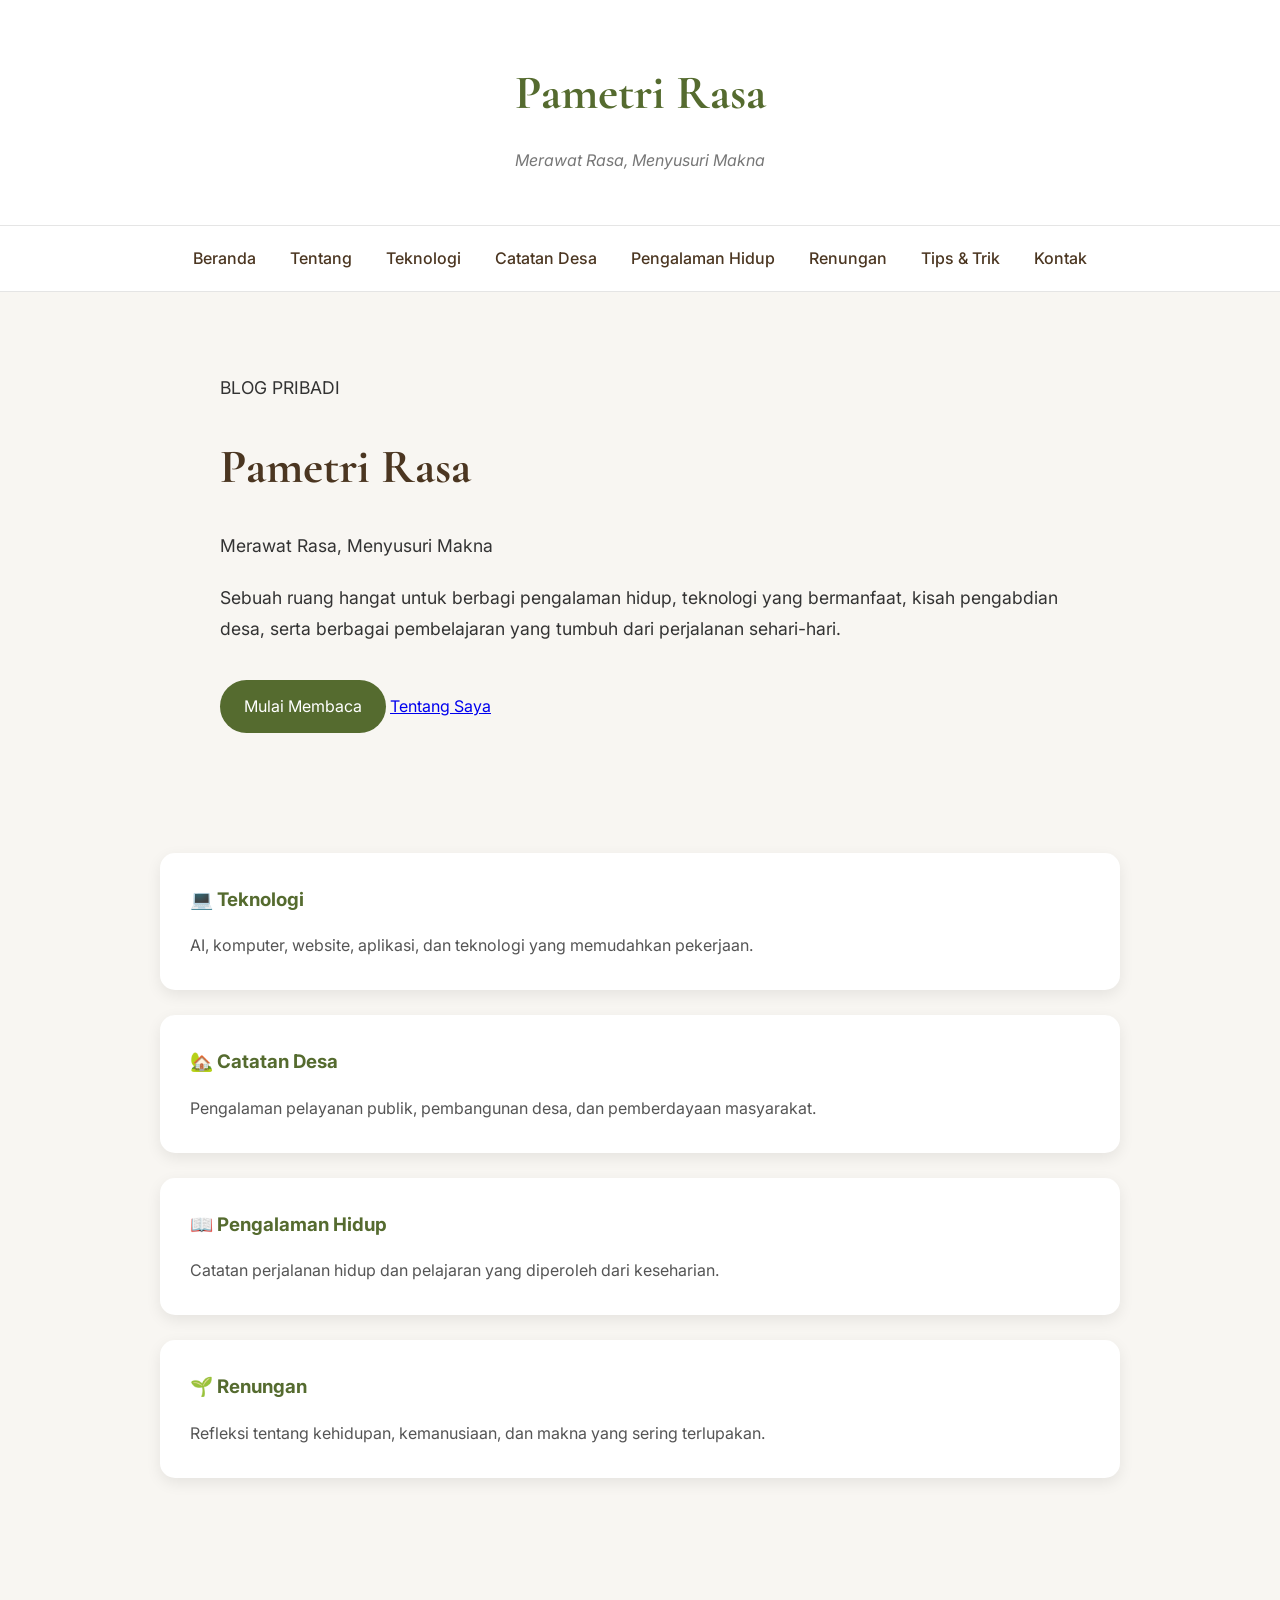
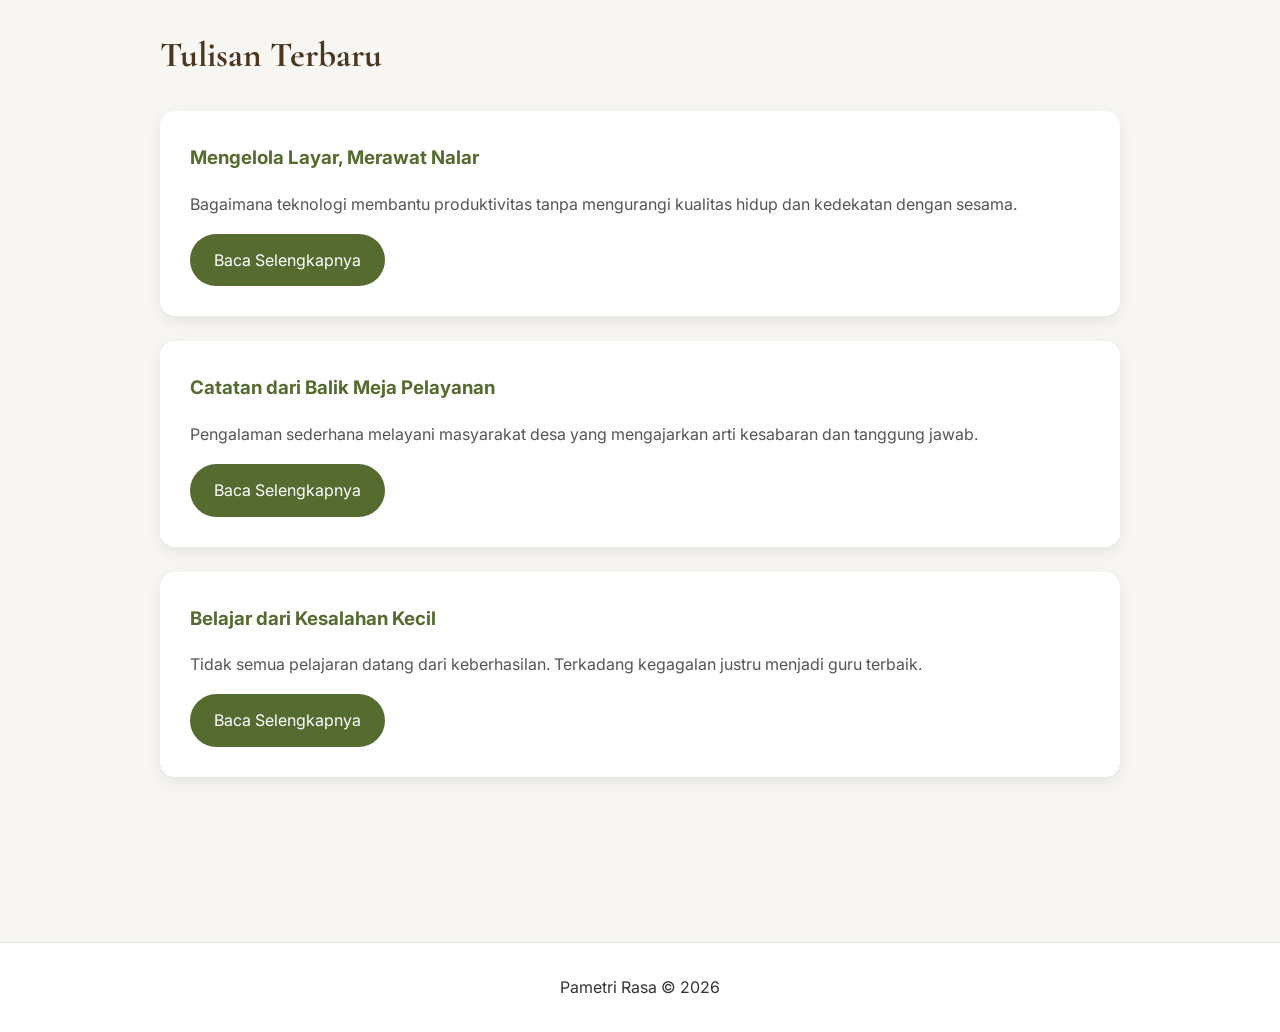
==== index.html @ 8bd3c604 "Update index.html" ====
<!DOCTYPE html>
<html lang="id">
<head>
<meta charset="UTF-8">
<meta name="viewport" content="width=device-width, initial-scale=1.0">
<title>Pametri Rasa</title>

<link rel="stylesheet" href="assets/css/style.css">
    
</head>
<body>

<header>
    <h1>Pametri Rasa</h1>
    <p>Merawat Rasa, Menyusuri Makna</p>
</header>

<nav>
    <a href="#">Beranda</a>
    <a href="tentang.html">Tentang</a>
    <a href="teknologi.html">Teknologi</a>
    <a href="catatan-desa.html">Catatan Desa</a>
    <a href="pengalaman-hidup.html">Pengalaman Hidup</a>
    <a href="renungan.html">Renungan</a>
    <a href="tips-trik.html">Tips & Trik</a>
    <a href="kontak.html">Kontak</a>
</nav>

<section class="hero">

    <p class="label">BLOG PRIBADI</p>

    <h2>Pametri Rasa</h2>

    <p class="tagline">
        Merawat Rasa, Menyusuri Makna
    </p>

    <p>
        Sebuah ruang hangat untuk berbagi pengalaman hidup,
        teknologi yang bermanfaat, kisah pengabdian desa,
        serta berbagai pembelajaran yang tumbuh dari
        perjalanan sehari-hari.
    </p>

    <a href="#kategori" class="btn">Mulai Membaca</a>

    <a href="tentang.html" class="btn-outline">
        Tentang Saya
    </a>

</section>

<section class="section" id="kategori">

    <div class="card">
        <h3>💻 Teknologi</h3>
        <p>AI, komputer, website, aplikasi, dan teknologi yang memudahkan pekerjaan.</p>
    </div>

    <div class="card">
        <h3>🏡 Catatan Desa</h3>
        <p>Pengalaman pelayanan publik, pembangunan desa, dan pemberdayaan masyarakat.</p>
    </div>

    <div class="card">
        <h3>📖 Pengalaman Hidup</h3>
        <p>Catatan perjalanan hidup dan pelajaran yang diperoleh dari keseharian.</p>
    </div>

    <div class="card">
        <h3>🌱 Renungan</h3>
        <p>Refleksi tentang kehidupan, kemanusiaan, dan makna yang sering terlupakan.</p>
    </div>

</section>

<section class="section">

    <h2>Tulisan Terbaru</h2>

    <div class="card">
        <h3>Mengelola Layar, Merawat Nalar</h3>
        <p>
            Bagaimana teknologi membantu produktivitas tanpa mengurangi
            kualitas hidup dan kedekatan dengan sesama.
        </p>
        <a href="teknologi.html" class="btn">Baca Selengkapnya</a>
    </div>

    <div class="card">
        <h3>Catatan dari Balik Meja Pelayanan</h3>
        <p>
            Pengalaman sederhana melayani masyarakat desa yang
            mengajarkan arti kesabaran dan tanggung jawab.
        </p>
        <a href="catatan-desa.html" class="btn">Baca Selengkapnya</a>
    </div>

    <div class="card">
        <h3>Belajar dari Kesalahan Kecil</h3>
        <p>
            Tidak semua pelajaran datang dari keberhasilan.
            Terkadang kegagalan justru menjadi guru terbaik.
        </p>
        <a href="pengalaman-hidup.html" class="btn">Baca Selengkapnya</a>
    </div>

</section>    
    
<footer>
    <p>Pametri Rasa © 2026</p>
</footer>

</body>
</html>
---- assets/css/style.css ----
/* ===== PAMETRI RASA ===== */

@import url('https://fonts.googleapis.com/css2?family=Cormorant+Garamond:wght@500;600;700&family=Inter:wght@300;400;500;600&display=swap');

:root{
    --army:#556B2F;
    --army-dark:#3f4f21;
    --cream:#f8f6f2;
    --brown:#4b3621;
    --text:#333333;
    --white:#ffffff;
}

*{
    margin:0;
    padding:0;
    box-sizing:border-box;
}

body{
    font-family:'Inter',sans-serif;
    background:var(--cream);
    color:var(--text);
    line-height:1.8;
}

/* HEADER */

header{
    text-align:center;
    padding:50px 20px;
    background:var(--white);
    border-bottom:1px solid #e5e5e5;
}

header h1{
    font-family:'Cormorant Garamond',serif;
    font-size:3rem;
    color:var(--army);
}

header p{
    font-style:italic;
    color:#777;
    margin-top:10px;
}

/* MENU */

nav{
    background:var(--white);
    text-align:center;
    padding:18px;
    position:sticky;
    top:0;
    z-index:100;
    border-bottom:1px solid #e5e5e5;
}

nav a{
    text-decoration:none;
    color:var(--brown);
    margin:0 15px;
    font-weight:500;
}

nav a:hover{
    color:var(--army);
}

/* HERO */

.hero{
    max-width:900px;
    margin:auto;
    padding:80px 30px;
}

.hero h2{
    font-family:'Cormorant Garamond',serif;
    font-size:3rem;
    margin-bottom:20px;
    color:var(--brown);
}

.hero p{
    margin-bottom:20px;
    font-size:1.1rem;
}

/* CONTENT */

.section{
    max-width:1000px;
    margin:auto;
    padding:40px 20px 80px;
}

.section h2{
    font-family:'Cormorant Garamond',serif;
    font-size:2.2rem;
    margin-bottom:25px;
    color:var(--brown);
}

/* CARD */

.card{
    background:white;
    padding:30px;
    margin-bottom:25px;
    border-radius:15px;
    box-shadow:0 5px 15px rgba(0,0,0,0.08);
    transition:0.3s;
}

.card:hover{
    transform:translateY(-5px);
}

.card h3{
    color:var(--army);
    margin-bottom:15px;
}

.card p{
    color:#555;
}

/* BUTTON */

.btn{
    display:inline-block;
    background:var(--army);
    color:white;
    padding:12px 24px;
    border-radius:30px;
    text-decoration:none;
    margin-top:15px;
}

.btn:hover{
    background:var(--army-dark);
}

/* FOOTER */

footer{
    background:white;
    text-align:center;
    padding:30px;
    margin-top:60px;
    border-top:1px solid #e5e5e5;
}

/* MOBILE */

@media(max-width:768px){

header h1{
    font-size:2.2rem;
}

.hero h2{
    font-size:2rem;
}

nav a{
    display:block;
    margin:10px 0;
}
.label{
    color:#556B2F;
    font-size:14px;
    font-weight:600;
    letter-spacing:2px;
    text-transform:uppercase;
    margin-bottom:15px;
}

.tagline{
    font-size:1.5rem;
    font-style:italic;
    color:#777;
    margin-bottom:25px;
}

.btn-outline{
    display:inline-block;
    padding:12px 24px;
    margin-left:10px;
    border:2px solid #556B2F;
    color:#556B2F;
    text-decoration:none;
    border-radius:30px;
    transition:0.3s;
}

.btn-outline:hover{
    background:#556B2F;
    color:white;
}
}
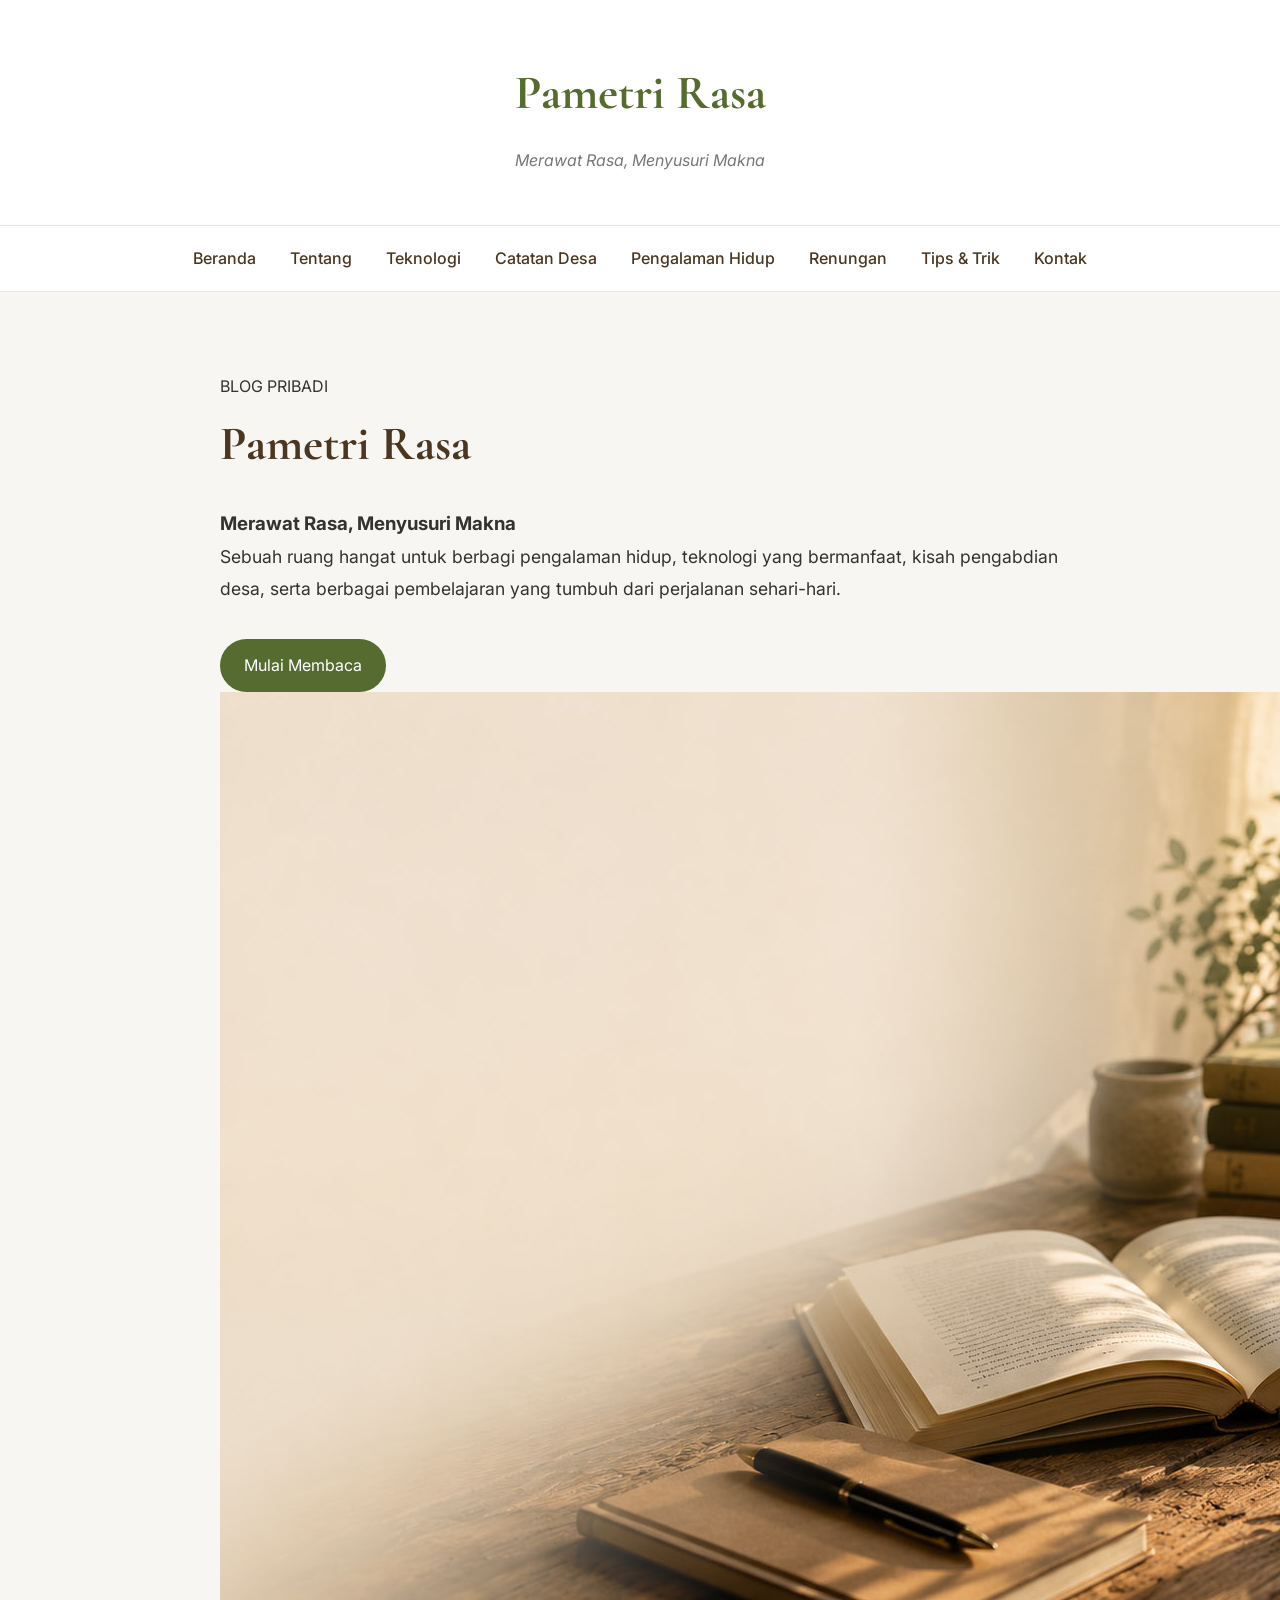
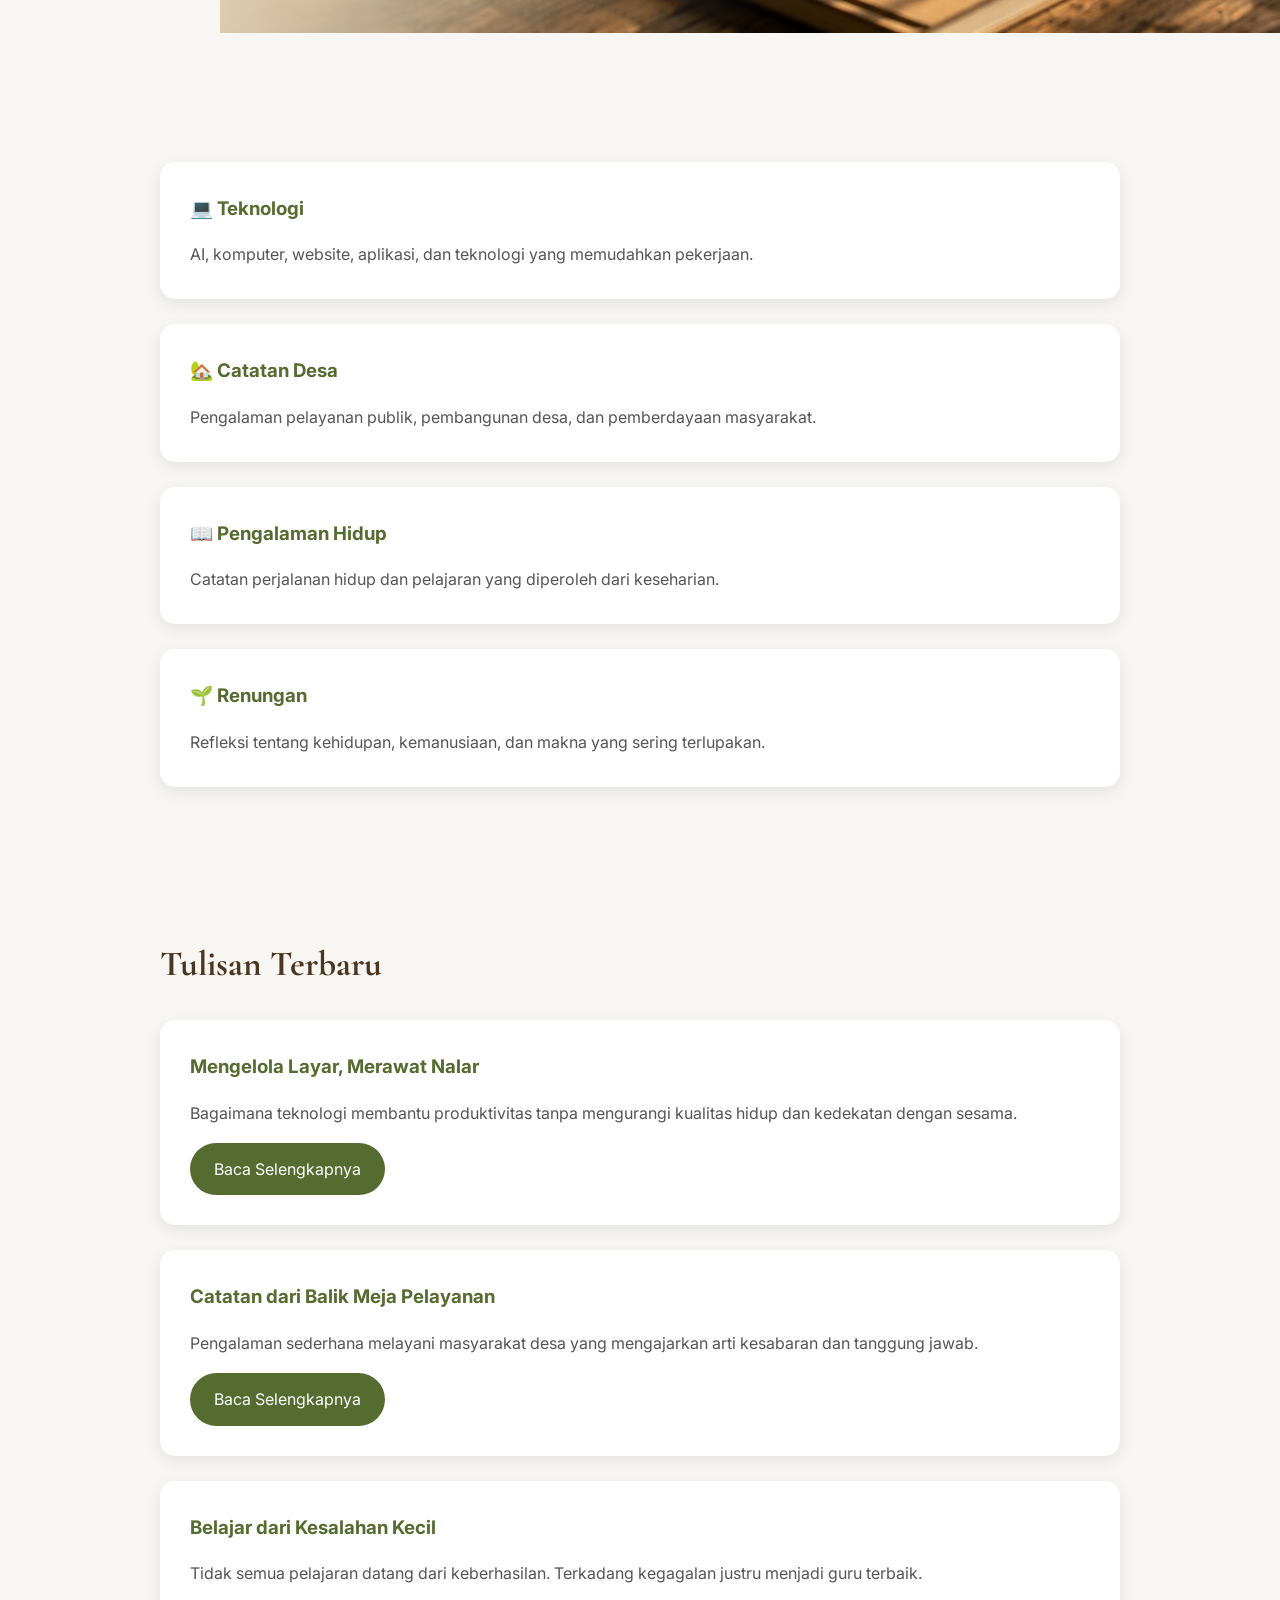
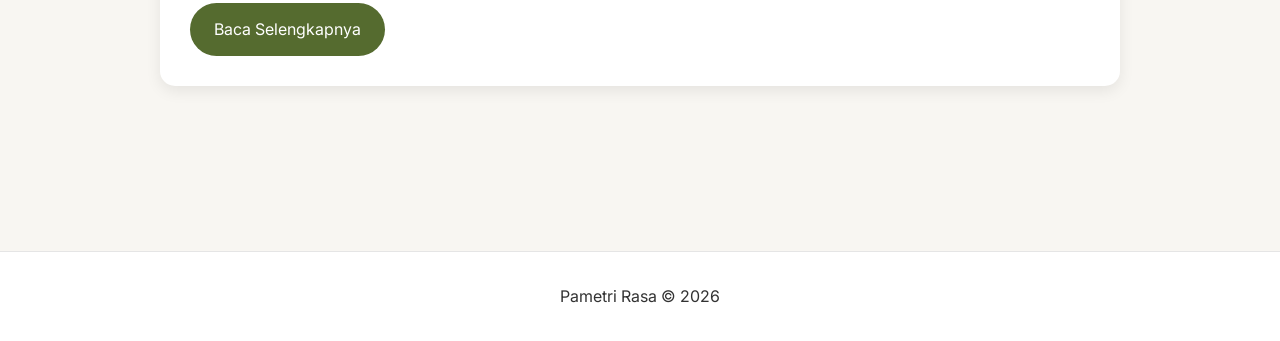
==== commit 5372c0a9: "Update index.html" ====
--- a/index.html
+++ b/index.html
@@ -28,26 +28,30 @@
 
 <section class="hero">
 
-    <p class="label">BLOG PRIBADI</p>
+    <div class="hero-text">
 
-    <h2>Pametri Rasa</h2>
+        <span class="label">BLOG PRIBADI</span>
 
-    <p class="tagline">
-        Merawat Rasa, Menyusuri Makna
-    </p>
+        <h2>Pametri Rasa</h2>
 
-    <p>
-        Sebuah ruang hangat untuk berbagi pengalaman hidup,
-        teknologi yang bermanfaat, kisah pengabdian desa,
-        serta berbagai pembelajaran yang tumbuh dari
-        perjalanan sehari-hari.
-    </p>
+        <h3>Merawat Rasa, Menyusuri Makna</h3>
 
-    <a href="#kategori" class="btn">Mulai Membaca</a>
+        <p>
+            Sebuah ruang hangat untuk berbagi pengalaman hidup,
+            teknologi yang bermanfaat, kisah pengabdian desa,
+            serta berbagai pembelajaran yang tumbuh dari
+            perjalanan sehari-hari.
+        </p>
 
-    <a href="tentang.html" class="btn-outline">
-        Tentang Saya
-    </a>
+        <a href="#kategori" class="btn">
+            Mulai Membaca
+        </a>
+
+    </div>
+
+    <div class="hero-image">
+        <img src="assets/images/hero.jpg" alt="Pametri Rasa">
+    </div>
 
 </section>
 
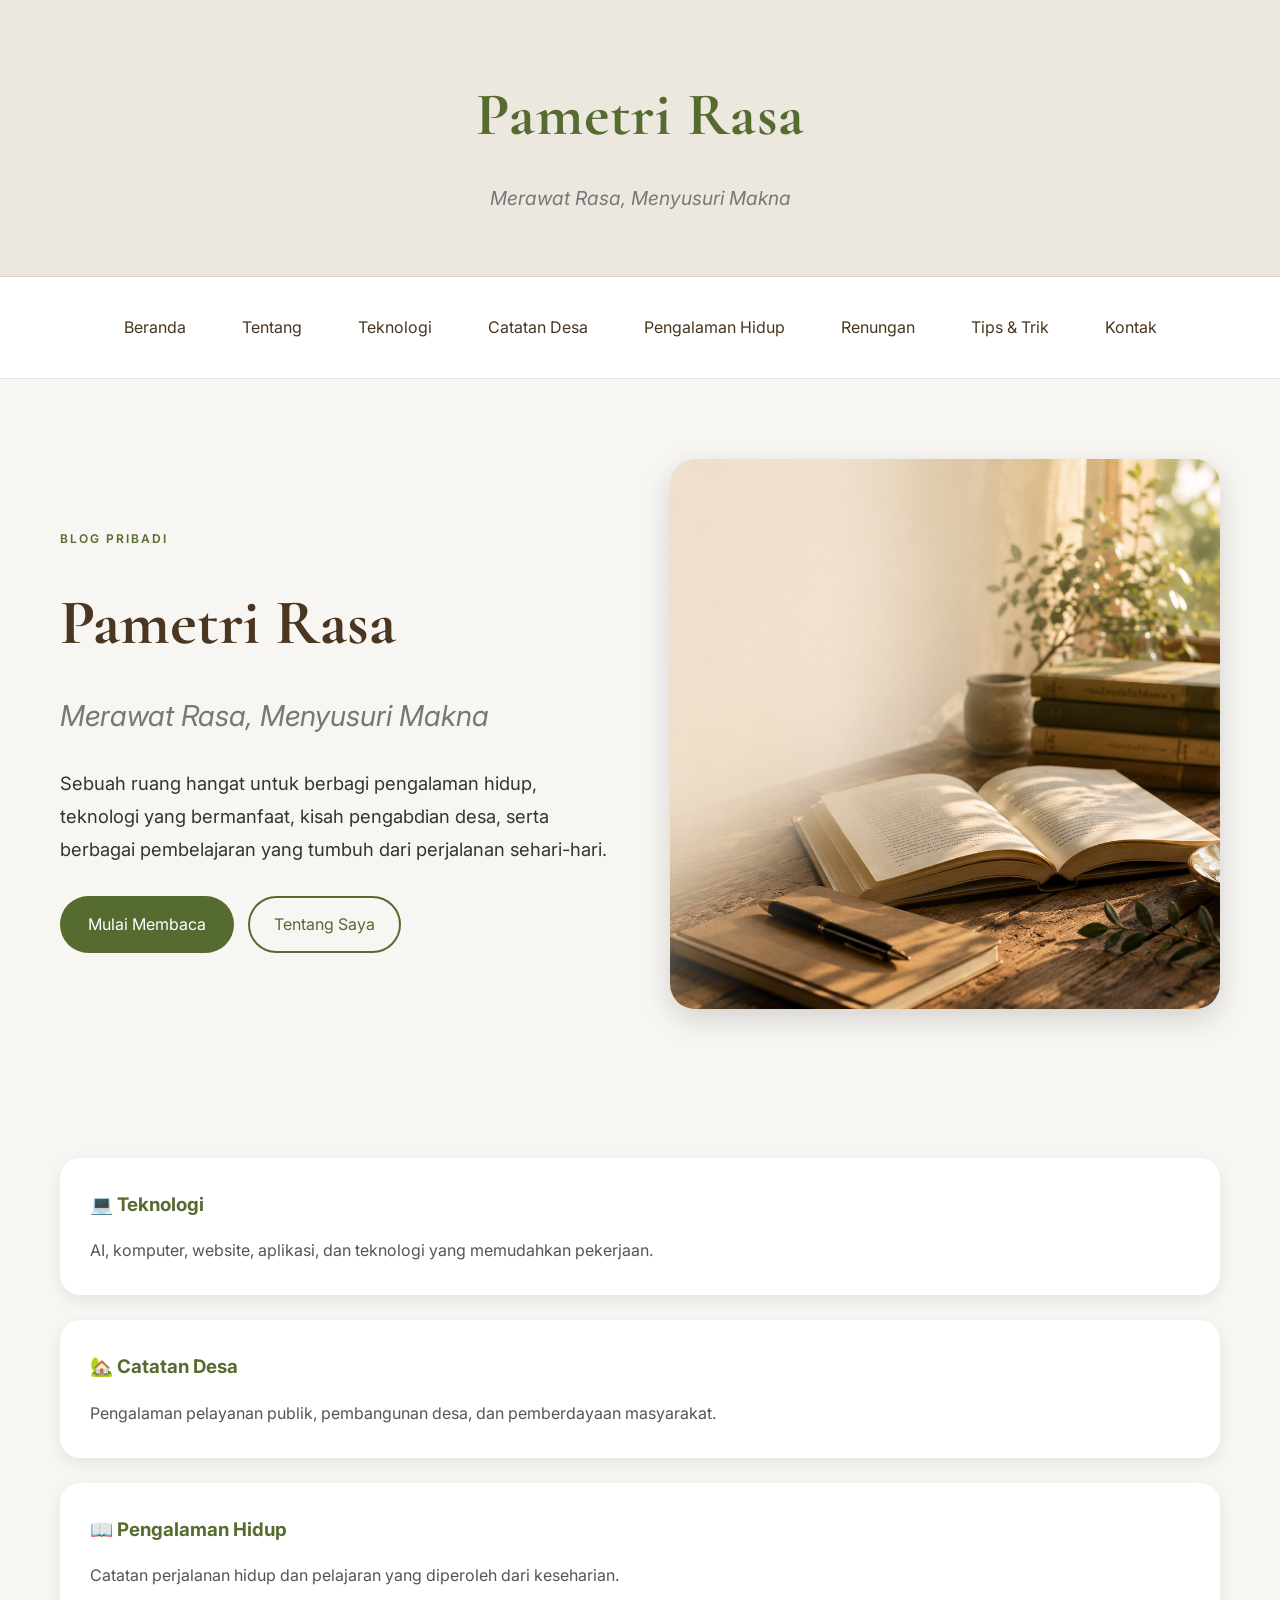
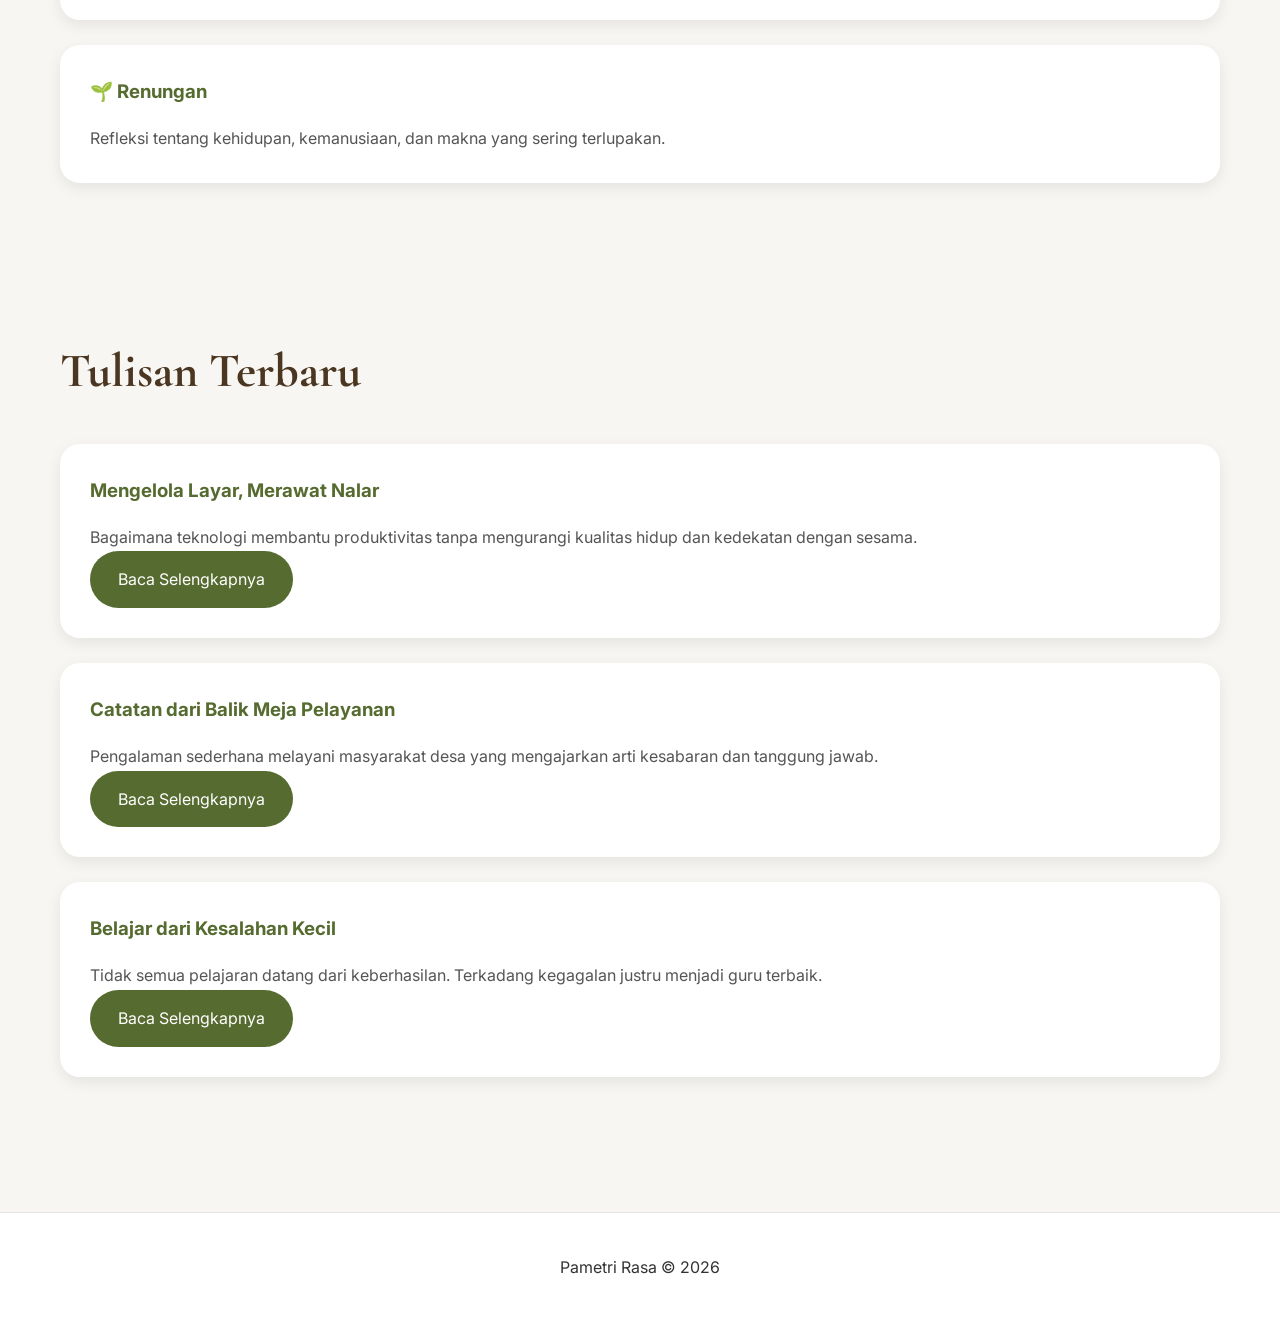
==== commit bfb3f034: "Refactor hero buttons in index.html" ====
--- a/index.html
+++ b/index.html
@@ -43,9 +43,17 @@
             perjalanan sehari-hari.
         </p>
 
-        <a href="#kategori" class="btn">
-            Mulai Membaca
-        </a>
+<div class="hero-buttons">
+
+    <a href="#kategori" class="btn">
+        Mulai Membaca
+    </a>
+
+    <a href="tentang.html" class="btn-outline">
+        Tentang Saya
+    </a>
+
+</div>
 
     </div>
 
--- a/assets/css/style.css
+++ b/assets/css/style.css
@@ -7,7 +7,7 @@
     --army-dark:#3f4f21;
     --cream:#f8f6f2;
     --brown:#4b3621;
-    --text:#333333;
+    --text:#333;
     --white:#ffffff;
 }
 
@@ -24,92 +24,188 @@
     line-height:1.8;
 }
 
-/* HEADER */
+/* ================= HEADER ================= */
 
 header{
     text-align:center;
-    padding:50px 20px;
-    background:var(--white);
-    border-bottom:1px solid #e5e5e5;
+    padding:60px 20px;
+
+    background:#ece8df;
+
+    border-bottom:1px solid #d9d3c8;
 }
 
 header h1{
     font-family:'Cormorant Garamond',serif;
-    font-size:3rem;
-    color:var(--army);
+    font-size:3.8rem;
+    color:var(--army);
+
+    letter-spacing:1px;
 }
 
 header p{
+    margin-top:12px;
+
+    color:#777;
+
+    font-size:1.2rem;
+
     font-style:italic;
-    color:#777;
-    margin-top:10px;
-}
-
-/* MENU */
+}
+
+/* ================= MENU ================= */
 
 nav{
-    background:var(--white);
+    background:white;
     text-align:center;
     padding:18px;
+    border-bottom:1px solid #e5e5e5;
     position:sticky;
     top:0;
-    z-index:100;
-    border-bottom:1px solid #e5e5e5;
+    z-index:1000;
 }
 
 nav a{
+    display:inline-block;
+
     text-decoration:none;
+
     color:var(--brown);
-    margin:0 15px;
-    font-weight:500;
+
+    margin:8px;
+
+    padding:10px 18px;
+
+    border-radius:12px;
+
+    transition:0.3s;
 }
 
 nav a:hover{
-    color:var(--army);
-}
-
-/* HERO */
+    background:#eef2e8;
+    color:var(--army);
+}
+nav a.active{
+    background:#eef2e8;
+    color:var(--army);
+    font-weight:600;
+}
+
+/* ================= HERO ================= */
 
 .hero{
-    max-width:900px;
+    max-width:1200px;
     margin:auto;
-    padding:80px 30px;
+    padding:80px 20px;
+
+    display:grid;
+    grid-template-columns:1fr 1fr;
+    align-items:center;
+    gap:60px;
+}
+
+.hero-text{
+    z-index:2;
+}
+
+.label{
+    display:inline-block;
+    font-size:12px;
+    letter-spacing:2px;
+    text-transform:uppercase;
+    color:var(--army);
+    font-weight:600;
+    margin-bottom:15px;
 }
 
 .hero h2{
     font-family:'Cormorant Garamond',serif;
-    font-size:3rem;
-    margin-bottom:20px;
+    font-size:4rem;
     color:var(--brown);
+    margin-bottom:10px;
+}
+
+.hero h3{
+    font-size:1.8rem;
+    font-style:italic;
+    font-weight:400;
+    color:#777;
+    margin-bottom:25px;
 }
 
 .hero p{
-    margin-bottom:20px;
-    font-size:1.1rem;
-}
-
-/* CONTENT */
+    font-size:1.15rem;
+    margin-bottom:30px;
+}
+
+/* ================= BUTTON ================= */
+
+.btn{
+    display:inline-block;
+    background:var(--army);
+    color:white;
+    text-decoration:none;
+    padding:14px 28px;
+    border-radius:40px;
+    transition:0.3s;
+}
+
+.btn:hover{
+    background:var(--army-dark);
+}
+
+.btn-outline{
+    display:inline-block;
+    margin-left:10px;
+    padding:12px 24px;
+    border:2px solid var(--army);
+    color:var(--army);
+    text-decoration:none;
+    border-radius:40px;
+    transition:0.3s;
+}
+
+.btn-outline:hover{
+    background:var(--army);
+    color:white;
+}
+
+/* ================= HERO IMAGE ================= */
+
+.hero-image{
+    position:relative;
+}
+
+.hero-image img{
+    width:100%;
+    height:550px;
+    object-fit:cover;
+    border-radius:25px;
+    box-shadow:0 10px 30px rgba(0,0,0,0.15);
+}
+
+/* ================= CONTENT ================= */
 
 .section{
-    max-width:1000px;
+    max-width:1200px;
     margin:auto;
-    padding:40px 20px 80px;
+    padding:60px 20px;
 }
 
 .section h2{
     font-family:'Cormorant Garamond',serif;
-    font-size:2.2rem;
-    margin-bottom:25px;
+    font-size:3rem;
     color:var(--brown);
-}
-
-/* CARD */
+    margin-bottom:30px;
+}
+
+/* ================= CARD ================= */
 
 .card{
     background:white;
     padding:30px;
     margin-bottom:25px;
-    border-radius:15px;
+    border-radius:20px;
     box-shadow:0 5px 15px rgba(0,0,0,0.08);
     transition:0.3s;
 }
@@ -127,77 +223,70 @@
     color:#555;
 }
 
-/* BUTTON */
-
-.btn{
-    display:inline-block;
-    background:var(--army);
-    color:white;
-    padding:12px 24px;
-    border-radius:30px;
-    text-decoration:none;
-    margin-top:15px;
-}
-
-.btn:hover{
-    background:var(--army-dark);
-}
-
-/* FOOTER */
+/* ================= FOOTER ================= */
 
 footer{
+    text-align:center;
+    padding:40px;
     background:white;
-    text-align:center;
-    padding:30px;
-    margin-top:60px;
     border-top:1px solid #e5e5e5;
-}
-
-/* MOBILE */
+    margin-top:50px;
+}
+
+/* ================= MOBILE ================= */
 
 @media(max-width:768px){
 
-header h1{
-    font-size:2.2rem;
-}
-
-.hero h2{
-    font-size:2rem;
-}
-
-nav a{
-    display:block;
-    margin:10px 0;
-}
-.label{
-    color:#556B2F;
-    font-size:14px;
-    font-weight:600;
-    letter-spacing:2px;
-    text-transform:uppercase;
-    margin-bottom:15px;
-}
-
-.tagline{
-    font-size:1.5rem;
-    font-style:italic;
-    color:#777;
-    margin-bottom:25px;
-}
-
-.btn-outline{
-    display:inline-block;
-    padding:12px 24px;
-    margin-left:10px;
-    border:2px solid #556B2F;
-    color:#556B2F;
-    text-decoration:none;
-    border-radius:30px;
-    transition:0.3s;
-}
-
-.btn-outline:hover{
-    background:#556B2F;
-    color:white;
-}
-}
+    header h1{
+        font-size:2.5rem;
+    }
+
+    nav{
+        padding:15px;
+    }
+
+     nav a{
+        display:inline-block;
+
+        margin:4px;
+
+        padding:8px 12px;
+
+        font-size:14px;
+    }
+
+    .hero{
+        grid-template-columns:1fr;
+        text-align:center;
+        gap:30px;
+    }
+
+    .hero-image{
+        order:-1;
+    }
+
+    .hero-image img{
+        height:280px;
+    }
+
+    .hero h2{
+        font-size:3rem;
+    }
+
+    .hero h3{
+        font-size:1.3rem;
+    }
+
+    .hero p{
+        font-size:1rem;
+    }
+
+    .section h2{
+        font-size:2.2rem;
+    }
+
+    .btn-outline{
+        margin-left:0;
+        margin-top:10px;
+    }
+}
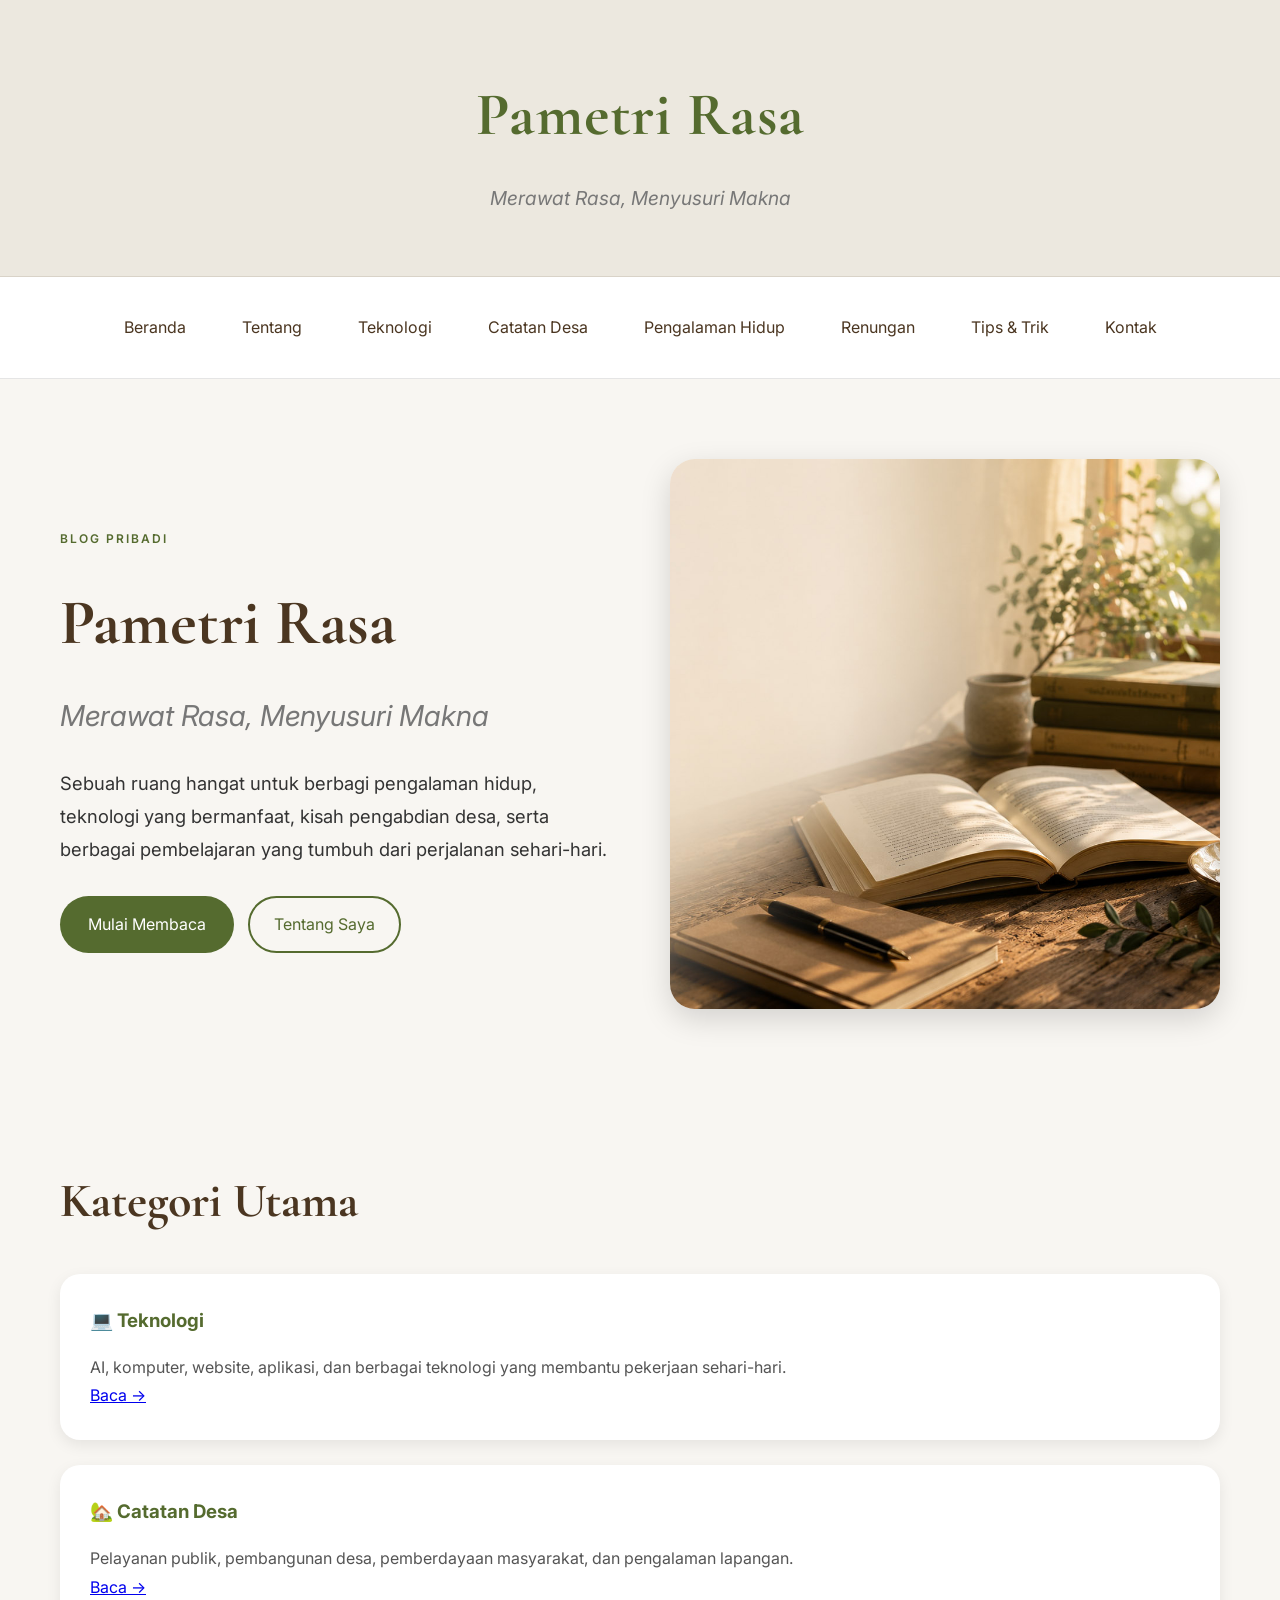
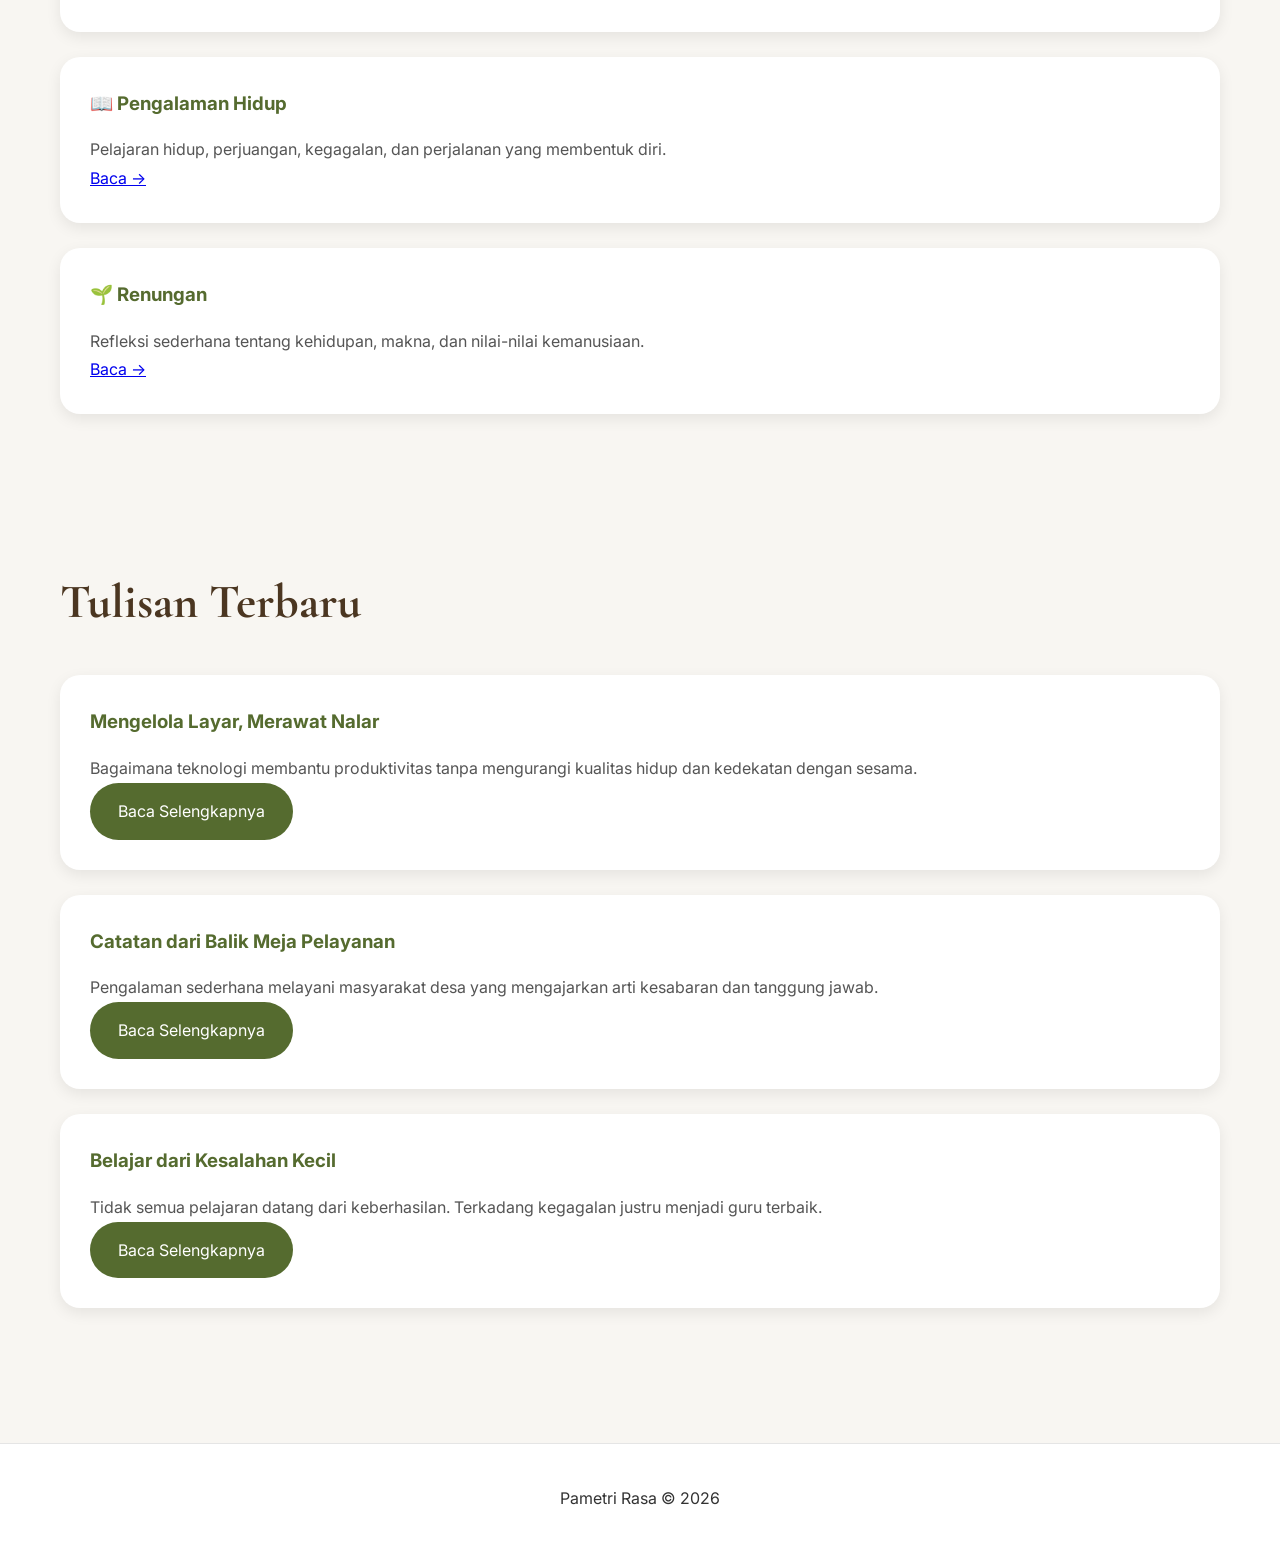
==== commit 2994665c: "Refactor section content for clarity and readability" ====
--- a/index.html
+++ b/index.html
@@ -65,25 +65,55 @@
 
 <section class="section" id="kategori">
 
+<h2>Kategori Utama</h2>
+
+<div class="kategori-grid">
+
     <div class="card">
         <h3>💻 Teknologi</h3>
-        <p>AI, komputer, website, aplikasi, dan teknologi yang memudahkan pekerjaan.</p>
+        <p>
+            AI, komputer, website, aplikasi, dan berbagai teknologi
+            yang membantu pekerjaan sehari-hari.
+        </p>
+        <a href="teknologi.html" class="btn-mini">
+            Baca →
+        </a>
     </div>
 
     <div class="card">
         <h3>🏡 Catatan Desa</h3>
-        <p>Pengalaman pelayanan publik, pembangunan desa, dan pemberdayaan masyarakat.</p>
+        <p>
+            Pelayanan publik, pembangunan desa, pemberdayaan
+            masyarakat, dan pengalaman lapangan.
+        </p>
+        <a href="catatan-desa.html" class="btn-mini">
+            Baca →
+        </a>
     </div>
 
     <div class="card">
         <h3>📖 Pengalaman Hidup</h3>
-        <p>Catatan perjalanan hidup dan pelajaran yang diperoleh dari keseharian.</p>
+        <p>
+            Pelajaran hidup, perjuangan, kegagalan,
+            dan perjalanan yang membentuk diri.
+        </p>
+        <a href="pengalaman-hidup.html" class="btn-mini">
+            Baca →
+        </a>
     </div>
 
     <div class="card">
         <h3>🌱 Renungan</h3>
-        <p>Refleksi tentang kehidupan, kemanusiaan, dan makna yang sering terlupakan.</p>
+        <p>
+            Refleksi sederhana tentang kehidupan,
+            makna, dan nilai-nilai kemanusiaan.
+        </p>
+        <a href="renungan.html" class="btn-mini">
+            Baca →
+        </a>
     </div>
+
+</div>
 
 </section>
 
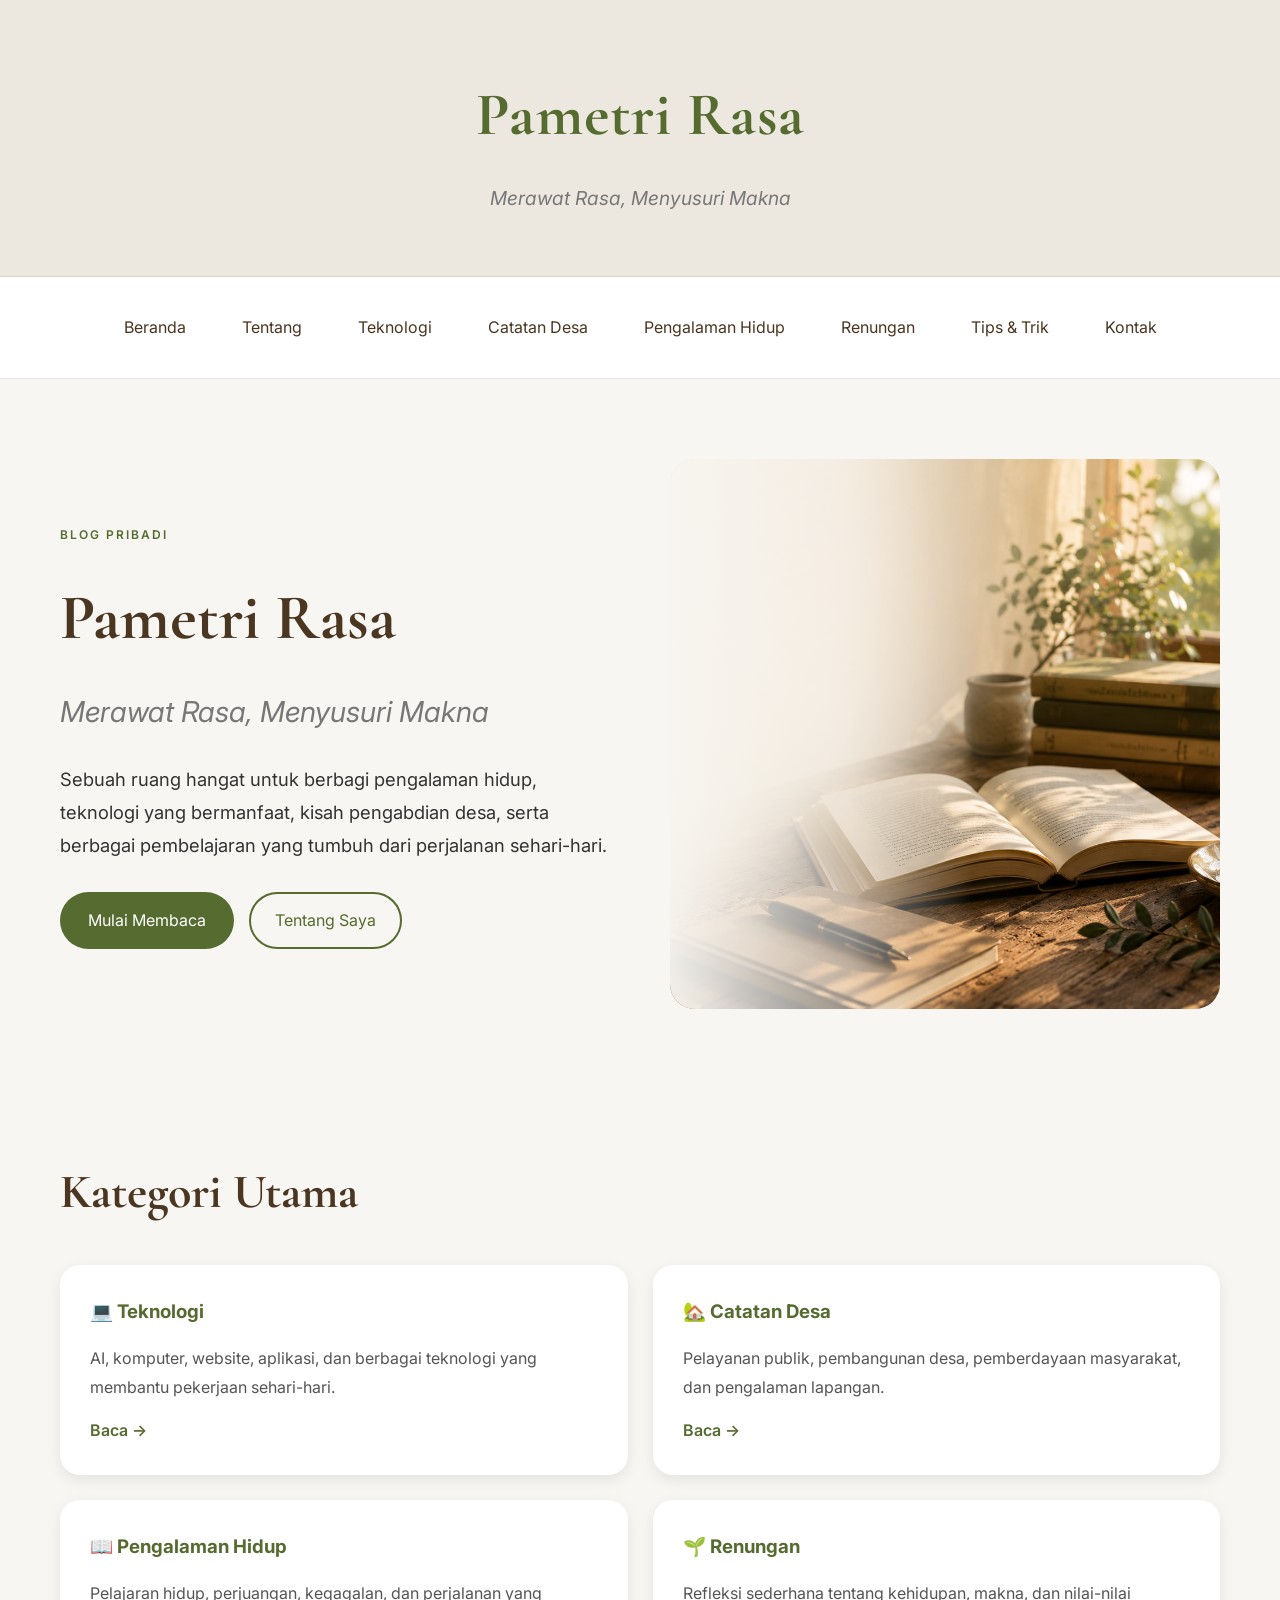
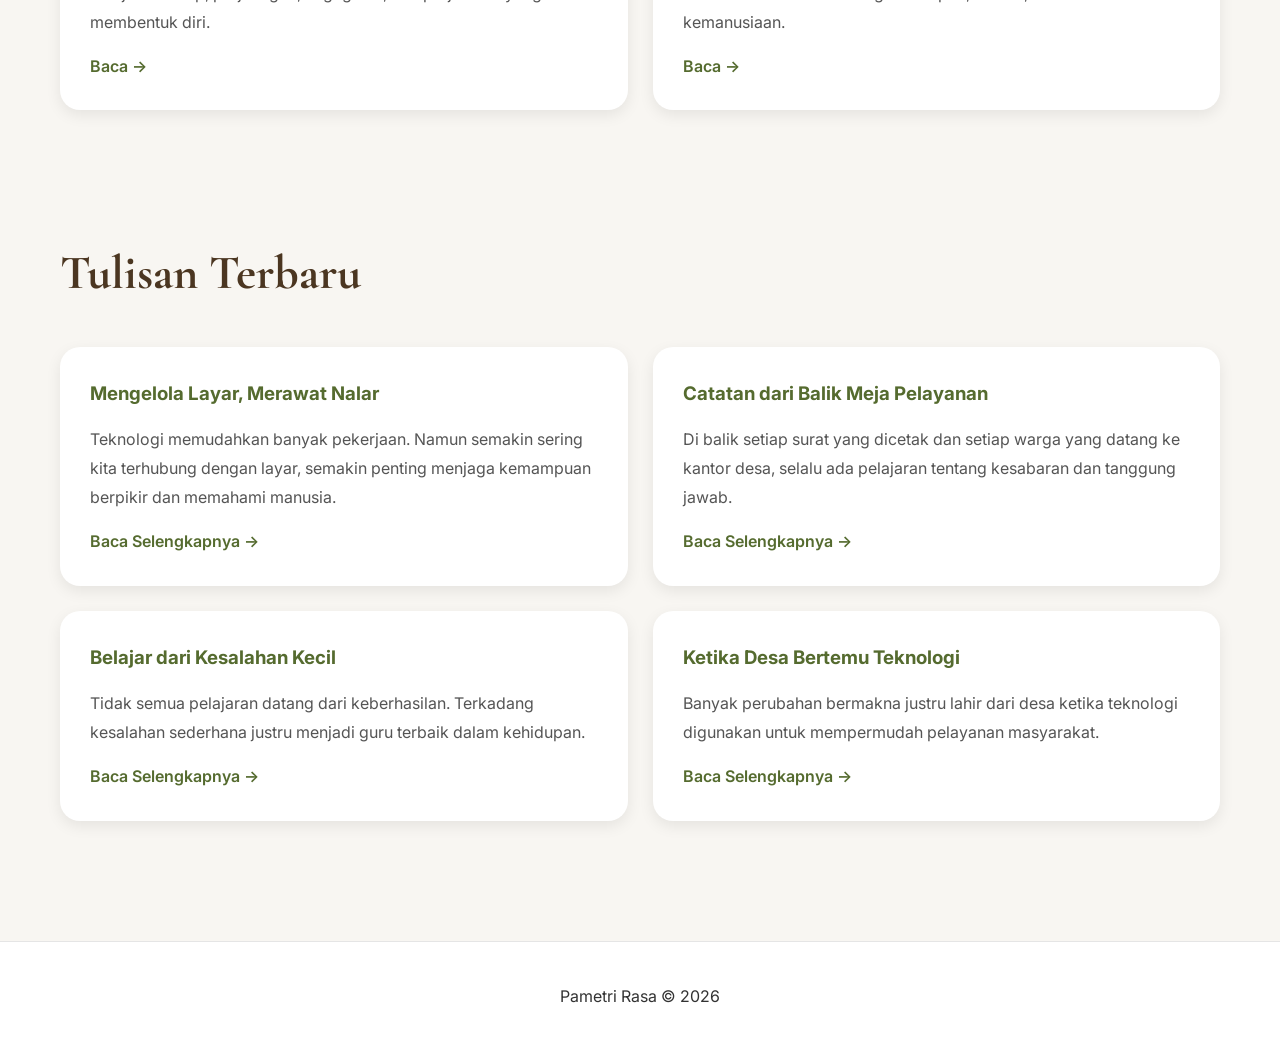
==== commit 1584be0c: "Update recent writings section in index.html" ====
--- a/index.html
+++ b/index.html
@@ -119,36 +119,69 @@
 
 <section class="section">
 
-    <h2>Tulisan Terbaru</h2>
+<h2>Tulisan Terbaru</h2>
+
+<div class="kategori-grid">
 
     <div class="card">
         <h3>Mengelola Layar, Merawat Nalar</h3>
+
         <p>
-            Bagaimana teknologi membantu produktivitas tanpa mengurangi
-            kualitas hidup dan kedekatan dengan sesama.
+            Teknologi memudahkan banyak pekerjaan. Namun semakin
+            sering kita terhubung dengan layar, semakin penting
+            menjaga kemampuan berpikir dan memahami manusia.
         </p>
-        <a href="teknologi.html" class="btn">Baca Selengkapnya</a>
+
+        <a href="teknologi.html" class="btn-mini">
+            Baca Selengkapnya →
+        </a>
     </div>
 
     <div class="card">
         <h3>Catatan dari Balik Meja Pelayanan</h3>
+
         <p>
-            Pengalaman sederhana melayani masyarakat desa yang
-            mengajarkan arti kesabaran dan tanggung jawab.
+            Di balik setiap surat yang dicetak dan setiap warga
+            yang datang ke kantor desa, selalu ada pelajaran
+            tentang kesabaran dan tanggung jawab.
         </p>
-        <a href="catatan-desa.html" class="btn">Baca Selengkapnya</a>
+
+        <a href="catatan-desa.html" class="btn-mini">
+            Baca Selengkapnya →
+        </a>
     </div>
 
     <div class="card">
         <h3>Belajar dari Kesalahan Kecil</h3>
+
         <p>
             Tidak semua pelajaran datang dari keberhasilan.
-            Terkadang kegagalan justru menjadi guru terbaik.
+            Terkadang kesalahan sederhana justru menjadi guru
+            terbaik dalam kehidupan.
         </p>
-        <a href="pengalaman-hidup.html" class="btn">Baca Selengkapnya</a>
+
+        <a href="pengalaman-hidup.html" class="btn-mini">
+            Baca Selengkapnya →
+        </a>
     </div>
 
-</section>    
+    <div class="card">
+        <h3>Ketika Desa Bertemu Teknologi</h3>
+
+        <p>
+            Banyak perubahan bermakna justru lahir dari desa
+            ketika teknologi digunakan untuk mempermudah
+            pelayanan masyarakat.
+        </p>
+
+        <a href="teknologi.html" class="btn-mini">
+            Baca Selengkapnya →
+        </a>
+    </div>
+
+</div>
+
+</section>
     
 <footer>
     <p>Pametri Rasa © 2026</p>
--- a/assets/css/style.css
+++ b/assets/css/style.css
@@ -7,7 +7,7 @@
     --army-dark:#3f4f21;
     --cream:#f8f6f2;
     --brown:#4b3621;
-    --text:#333;
+    --text:#333333;
     --white:#ffffff;
 }
 
@@ -29,9 +29,7 @@
 header{
     text-align:center;
     padding:60px 20px;
-
     background:#ece8df;
-
     border-bottom:1px solid #d9d3c8;
 }
 
@@ -39,24 +37,20 @@
     font-family:'Cormorant Garamond',serif;
     font-size:3.8rem;
     color:var(--army);
-
     letter-spacing:1px;
 }
 
 header p{
     margin-top:12px;
-
     color:#777;
-
     font-size:1.2rem;
-
     font-style:italic;
 }
 
 /* ================= MENU ================= */
 
 nav{
-    background:white;
+    background:var(--white);
     text-align:center;
     padding:18px;
     border-bottom:1px solid #e5e5e5;
@@ -67,17 +61,11 @@
 
 nav a{
     display:inline-block;
-
     text-decoration:none;
-
     color:var(--brown);
-
     margin:8px;
-
     padding:10px 18px;
-
     border-radius:12px;
-
     transition:0.3s;
 }
 
@@ -85,6 +73,7 @@
     background:#eef2e8;
     color:var(--army);
 }
+
 nav a.active{
     background:#eef2e8;
     color:var(--army);
@@ -100,8 +89,8 @@
 
     display:grid;
     grid-template-columns:1fr 1fr;
+    gap:60px;
     align-items:center;
-    gap:60px;
 }
 
 .hero-text{
@@ -110,12 +99,15 @@
 
 .label{
     display:inline-block;
+    margin-bottom:15px;
+
+    color:var(--army);
+
     font-size:12px;
+    font-weight:600;
+
     letter-spacing:2px;
     text-transform:uppercase;
-    color:var(--army);
-    font-weight:600;
-    margin-bottom:15px;
 }
 
 .hero h2{
@@ -140,13 +132,24 @@
 
 /* ================= BUTTON ================= */
 
+.hero-buttons{
+    display:flex;
+    gap:15px;
+    flex-wrap:wrap;
+}
+
 .btn{
     display:inline-block;
+
     background:var(--army);
     color:white;
+
     text-decoration:none;
+
     padding:14px 28px;
+
     border-radius:40px;
+
     transition:0.3s;
 }
 
@@ -156,12 +159,16 @@
 
 .btn-outline{
     display:inline-block;
-    margin-left:10px;
+
     padding:12px 24px;
+
     border:2px solid var(--army);
+
+    border-radius:40px;
+
     color:var(--army);
     text-decoration:none;
-    border-radius:40px;
+
     transition:0.3s;
 }
 
@@ -174,14 +181,35 @@
 
 .hero-image{
     position:relative;
+    border-radius:25px;
+    overflow:hidden;
+}
+
+.hero-image::before{
+    content:'';
+
+    position:absolute;
+    top:0;
+    left:0;
+
+    width:55%;
+    height:100%;
+
+    background:linear-gradient(
+        90deg,
+        rgba(248,246,242,0.95) 0%,
+        rgba(248,246,242,0.55) 60%,
+        rgba(248,246,242,0) 100%
+    );
+
+    z-index:1;
 }
 
 .hero-image img{
     width:100%;
     height:550px;
     object-fit:cover;
-    border-radius:25px;
-    box-shadow:0 10px 30px rgba(0,0,0,0.15);
+    display:block;
 }
 
 /* ================= CONTENT ================= */
@@ -199,12 +227,17 @@
     margin-bottom:30px;
 }
 
-/* ================= CARD ================= */
+/* ================= KATEGORI ================= */
+
+.kategori-grid{
+    display:grid;
+    grid-template-columns:repeat(2,1fr);
+    gap:25px;
+}
 
 .card{
     background:white;
     padding:30px;
-    margin-bottom:25px;
     border-radius:20px;
     box-shadow:0 5px 15px rgba(0,0,0,0.08);
     transition:0.3s;
@@ -221,16 +254,31 @@
 
 .card p{
     color:#555;
+    margin-bottom:15px;
+}
+
+.btn-mini{
+    text-decoration:none;
+    color:var(--army);
+    font-weight:600;
+}
+
+.btn-mini:hover{
+    color:var(--army-dark);
 }
 
 /* ================= FOOTER ================= */
 
 footer{
+    margin-top:60px;
+
+    background:white;
+
     text-align:center;
+
     padding:40px;
-    background:white;
+
     border-top:1px solid #e5e5e5;
-    margin-top:50px;
 }
 
 /* ================= MOBILE ================= */
@@ -241,24 +289,24 @@
         font-size:2.5rem;
     }
 
+    header p{
+        font-size:1rem;
+    }
+
     nav{
         padding:15px;
     }
 
-     nav a{
-        display:inline-block;
-
+    nav a{
         margin:4px;
-
         padding:8px 12px;
-
         font-size:14px;
     }
 
     .hero{
         grid-template-columns:1fr;
+        gap:30px;
         text-align:center;
-        gap:30px;
     }
 
     .hero-image{
@@ -281,12 +329,15 @@
         font-size:1rem;
     }
 
+    .hero-buttons{
+        justify-content:center;
+    }
+
     .section h2{
         font-size:2.2rem;
     }
 
-    .btn-outline{
-        margin-left:0;
-        margin-top:10px;
-    }
-}
+    .kategori-grid{
+        grid-template-columns:1fr;
+    }
+}
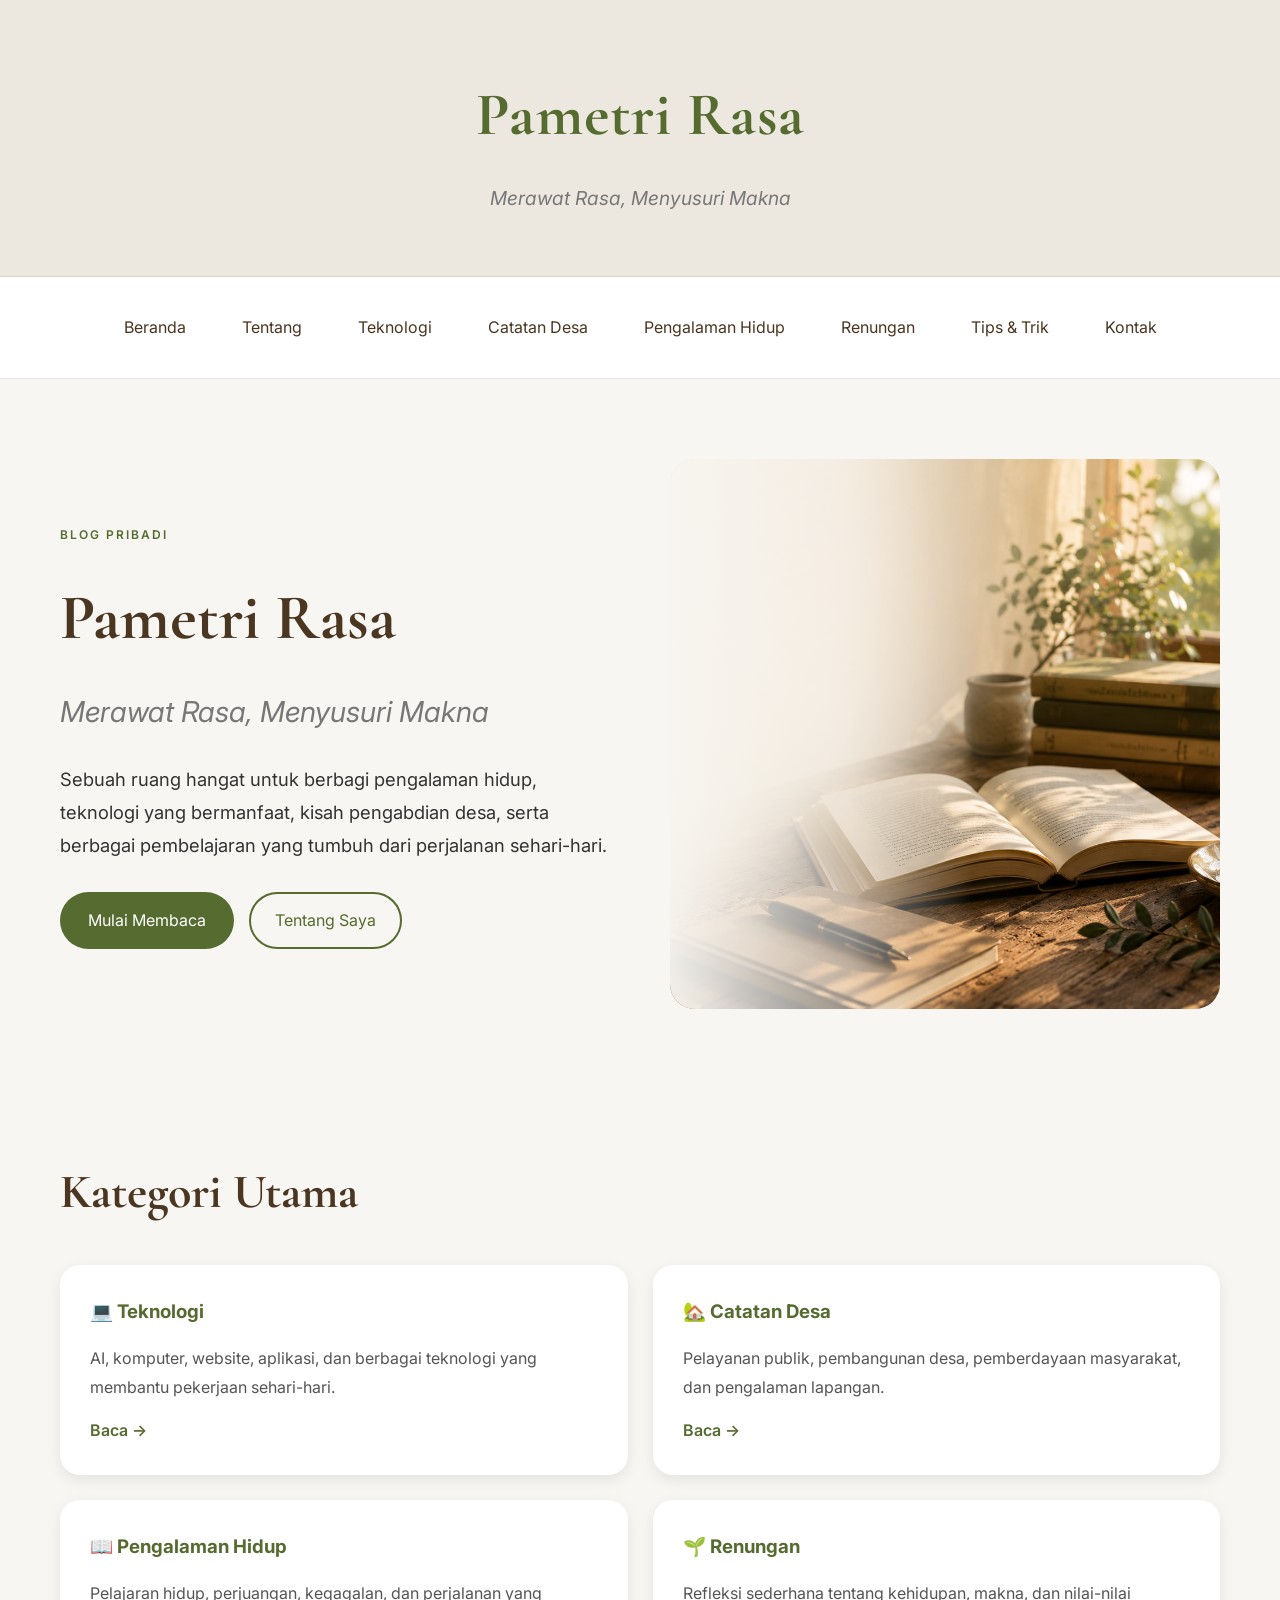
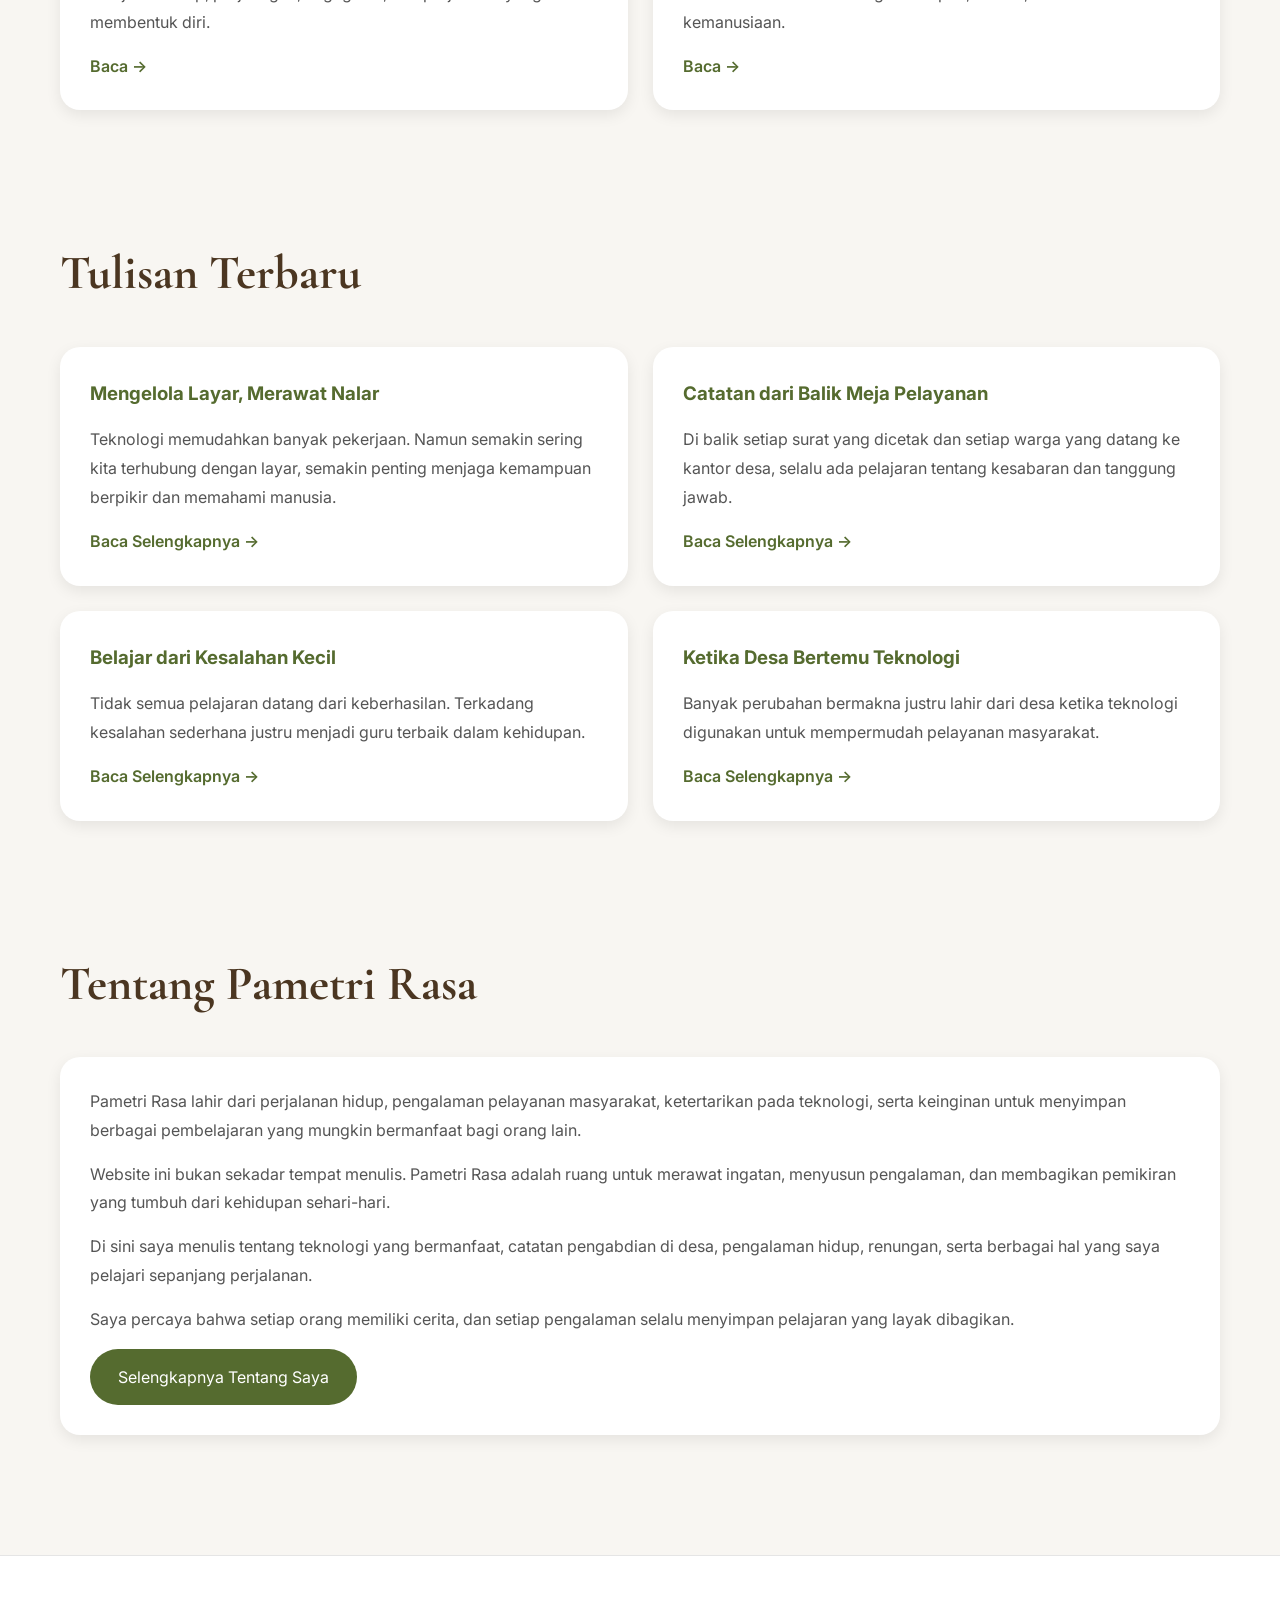
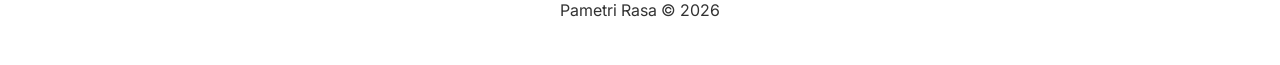
==== commit a36dda37: "Add 'Tentang Pametri Rasa' section to index.html" ====
--- a/index.html
+++ b/index.html
@@ -182,6 +182,46 @@
 </div>
 
 </section>
+
+    <section class="section">
+
+    <h2>Tentang Pametri Rasa</h2>
+
+    <div class="card">
+
+        <p>
+            Pametri Rasa lahir dari perjalanan hidup, pengalaman
+            pelayanan masyarakat, ketertarikan pada teknologi,
+            serta keinginan untuk menyimpan berbagai pembelajaran
+            yang mungkin bermanfaat bagi orang lain.
+        </p>
+
+        <p>
+            Website ini bukan sekadar tempat menulis. Pametri Rasa
+            adalah ruang untuk merawat ingatan, menyusun pengalaman,
+            dan membagikan pemikiran yang tumbuh dari kehidupan
+            sehari-hari.
+        </p>
+
+        <p>
+            Di sini saya menulis tentang teknologi yang bermanfaat,
+            catatan pengabdian di desa, pengalaman hidup, renungan,
+            serta berbagai hal yang saya pelajari sepanjang perjalanan.
+        </p>
+
+        <p>
+            Saya percaya bahwa setiap orang memiliki cerita,
+            dan setiap pengalaman selalu menyimpan pelajaran
+            yang layak dibagikan.
+        </p>
+
+        <a href="tentang.html" class="btn">
+            Selengkapnya Tentang Saya
+        </a>
+
+    </div>
+
+</section>
     
 <footer>
     <p>Pametri Rasa © 2026</p>
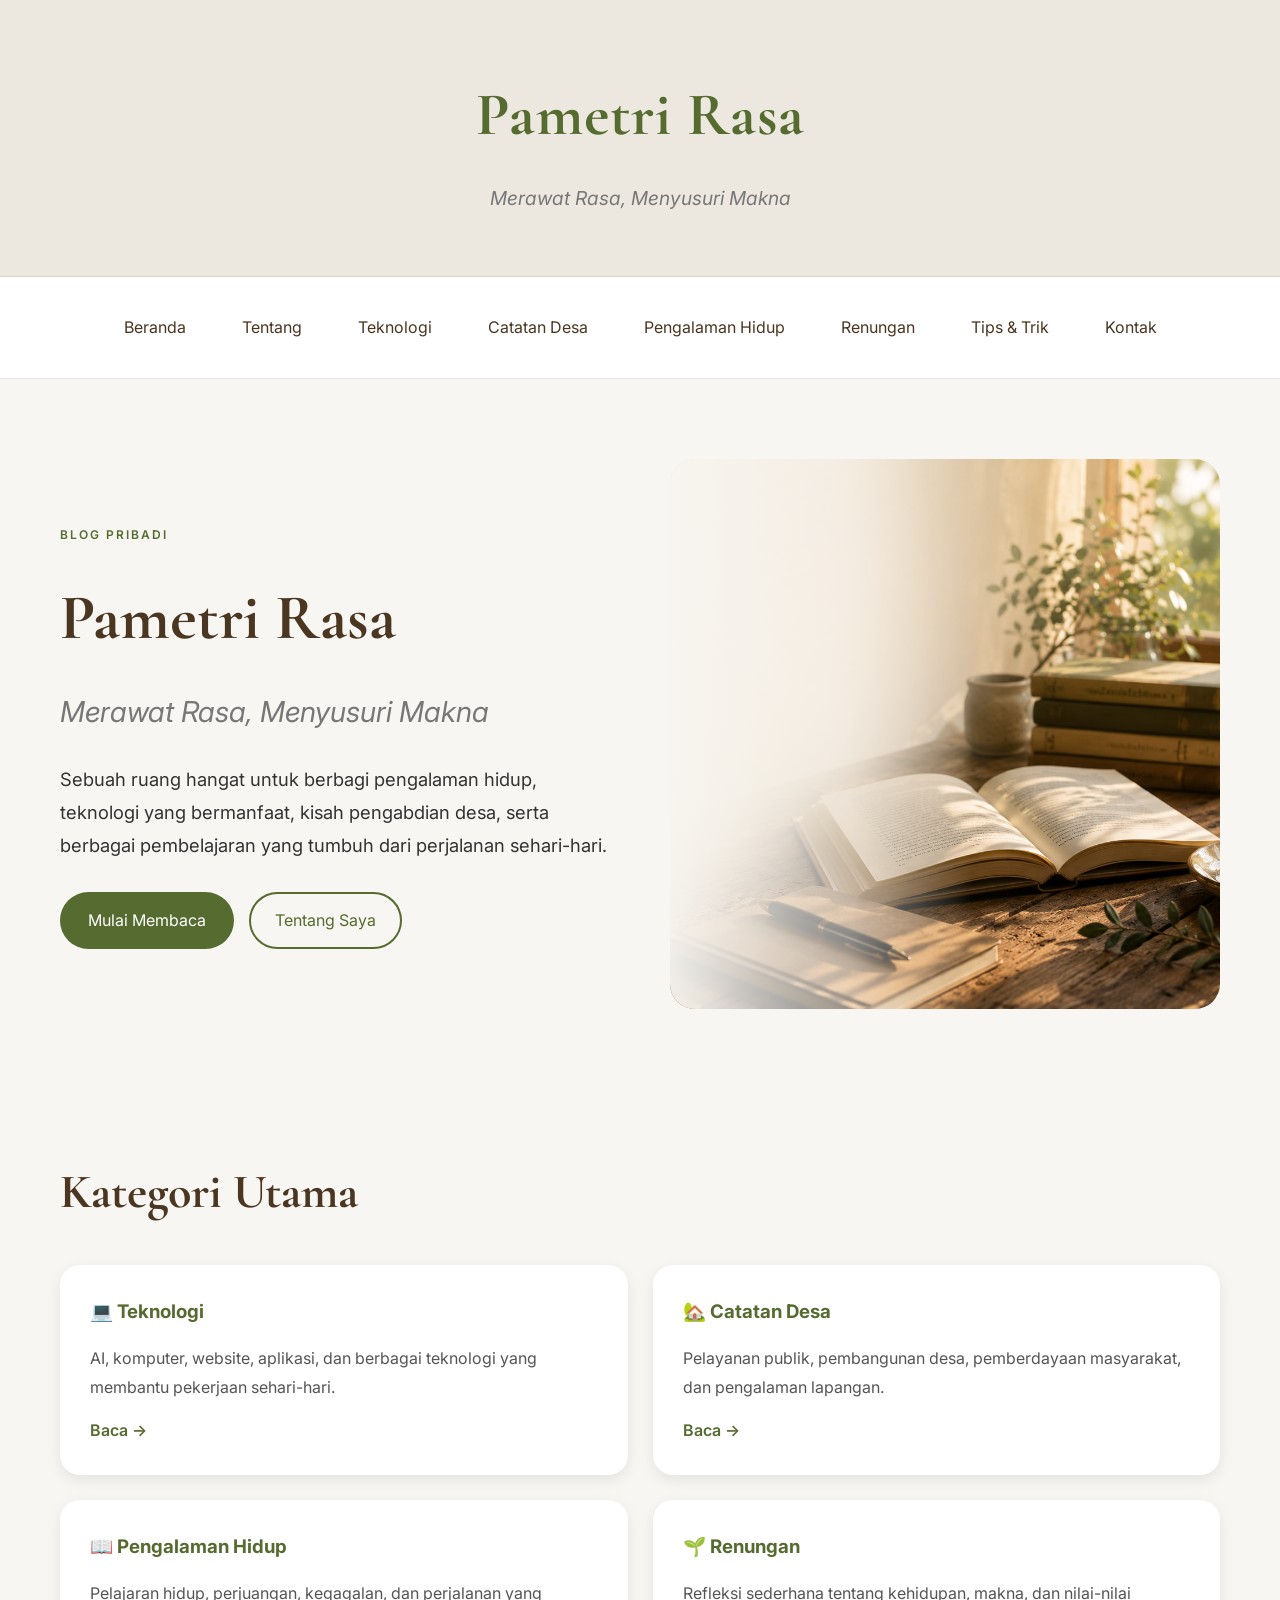
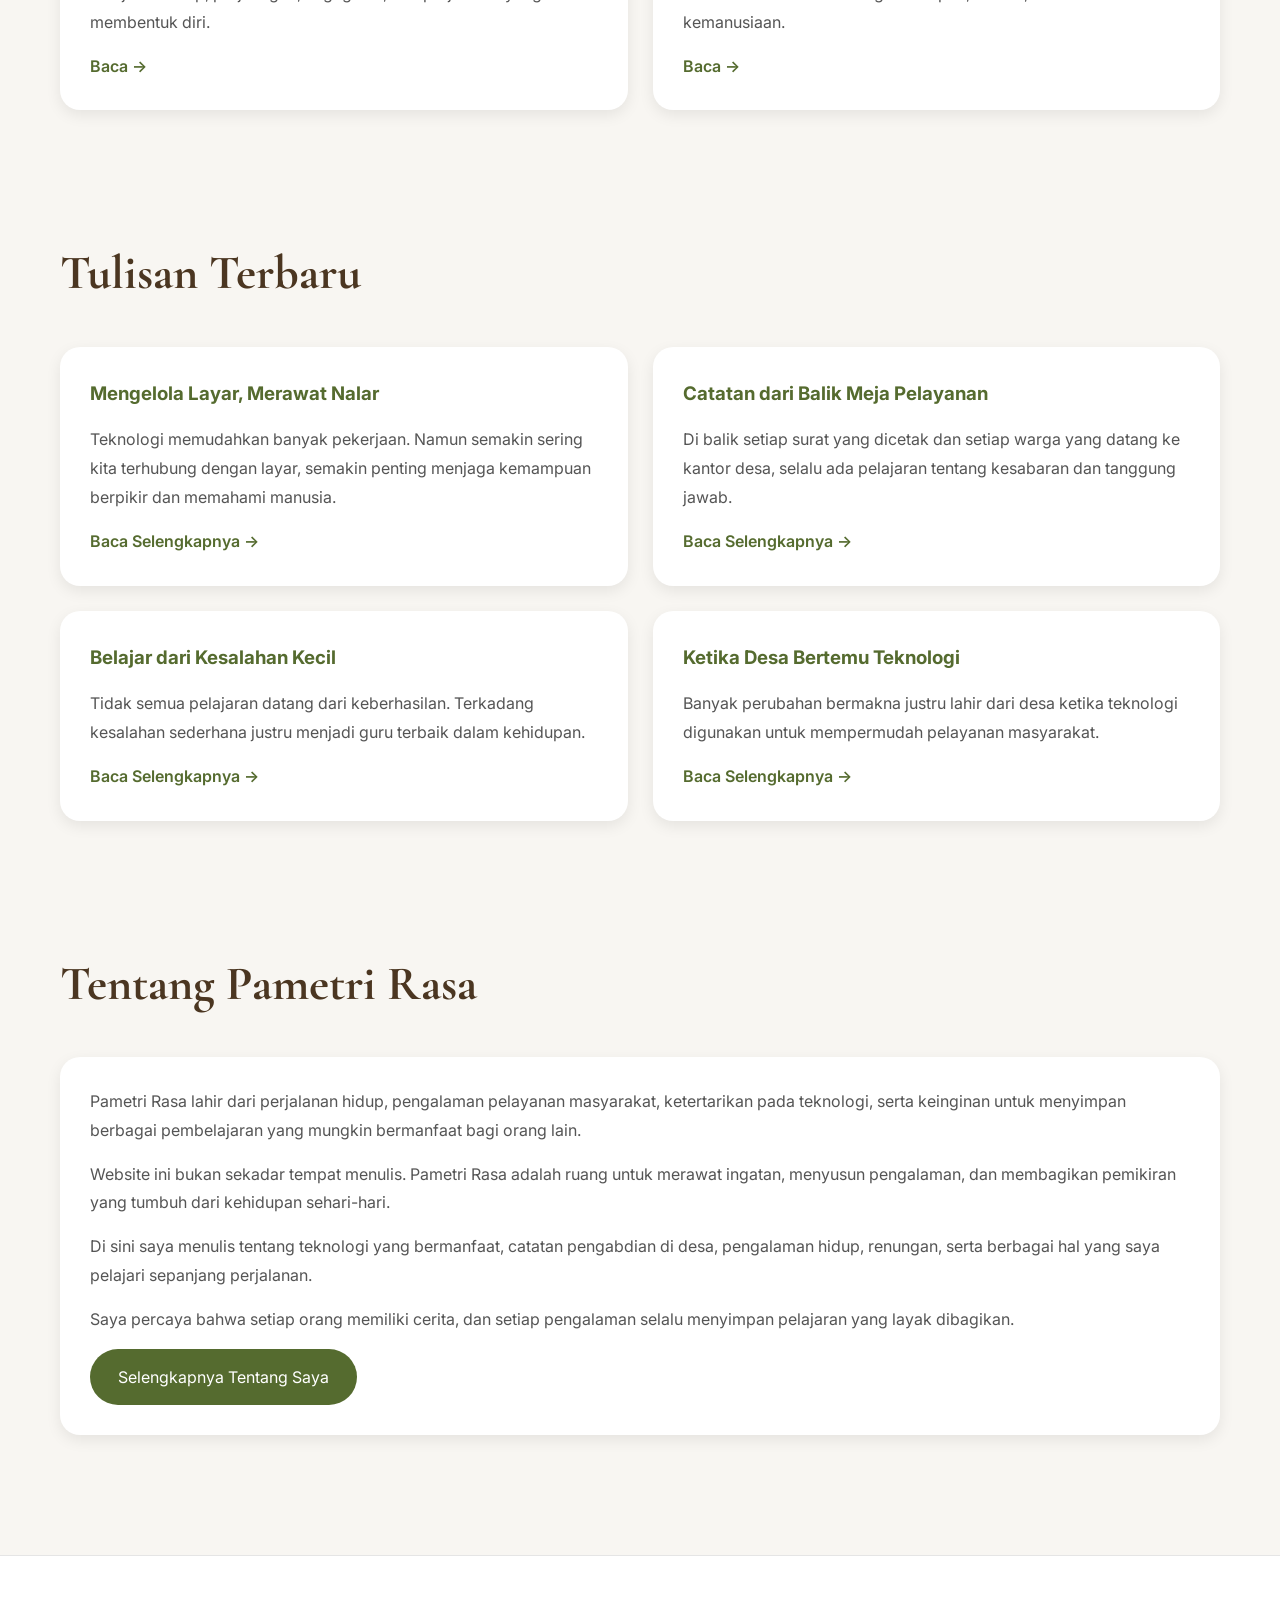
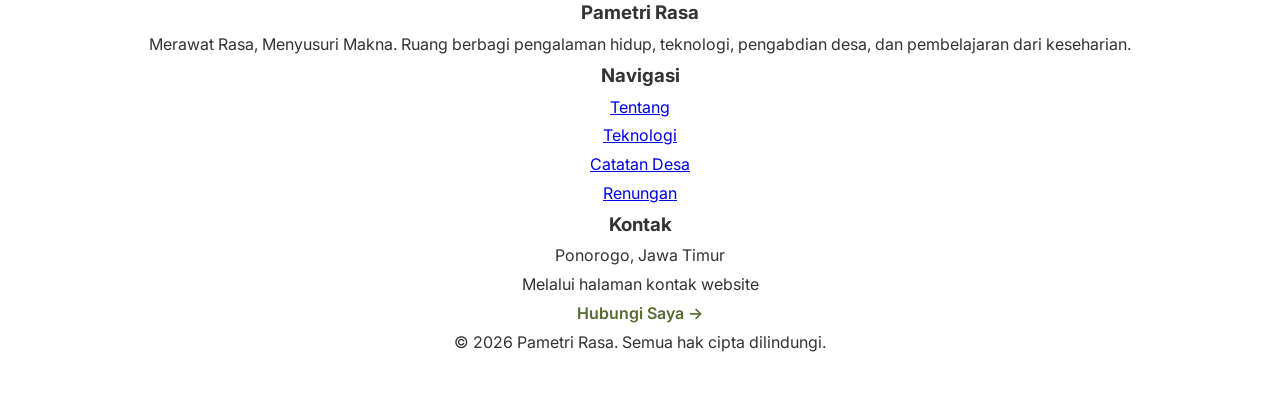
==== commit 18ded25d: "Update index.html" ====
--- a/index.html
+++ b/index.html
@@ -224,7 +224,46 @@
 </section>
     
 <footer>
-    <p>Pametri Rasa © 2026</p>
+
+    <div class="footer-grid">
+
+        <div>
+            <h3>Pametri Rasa</h3>
+
+            <p>
+                Merawat Rasa, Menyusuri Makna.
+                Ruang berbagi pengalaman hidup,
+                teknologi, pengabdian desa,
+                dan pembelajaran dari keseharian.
+            </p>
+        </div>
+
+        <div>
+            <h3>Navigasi</h3>
+
+            <p><a href="tentang.html">Tentang</a></p>
+            <p><a href="teknologi.html">Teknologi</a></p>
+            <p><a href="catatan-desa.html">Catatan Desa</a></p>
+            <p><a href="renungan.html">Renungan</a></p>
+        </div>
+
+        <div>
+            <h3>Kontak</h3>
+
+            <p>Ponorogo, Jawa Timur</p>
+            <p>Melalui halaman kontak website</p>
+
+            <a href="kontak.html" class="btn-mini">
+                Hubungi Saya →
+            </a>
+        </div>
+
+    </div>
+
+    <div class="footer-bottom">
+        © 2026 Pametri Rasa. Semua hak cipta dilindungi.
+    </div>
+
 </footer>
 
 </body>
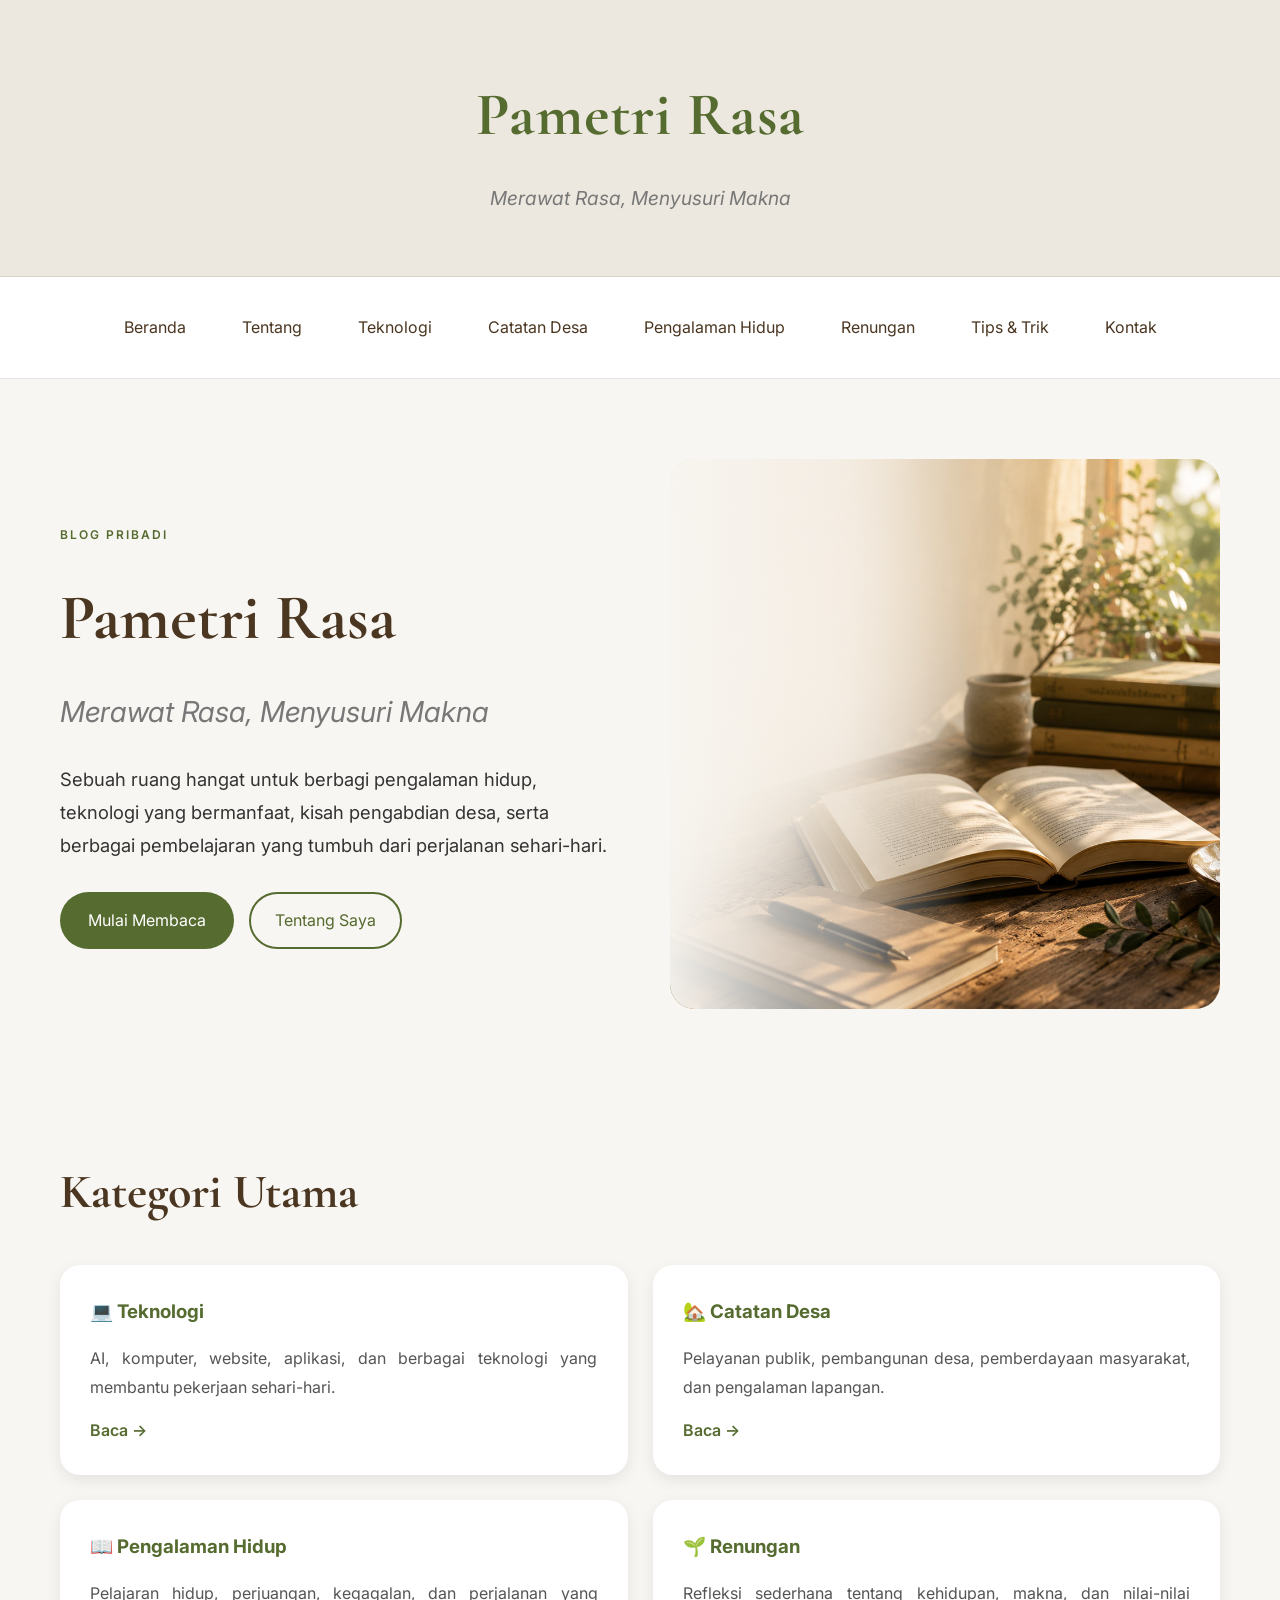
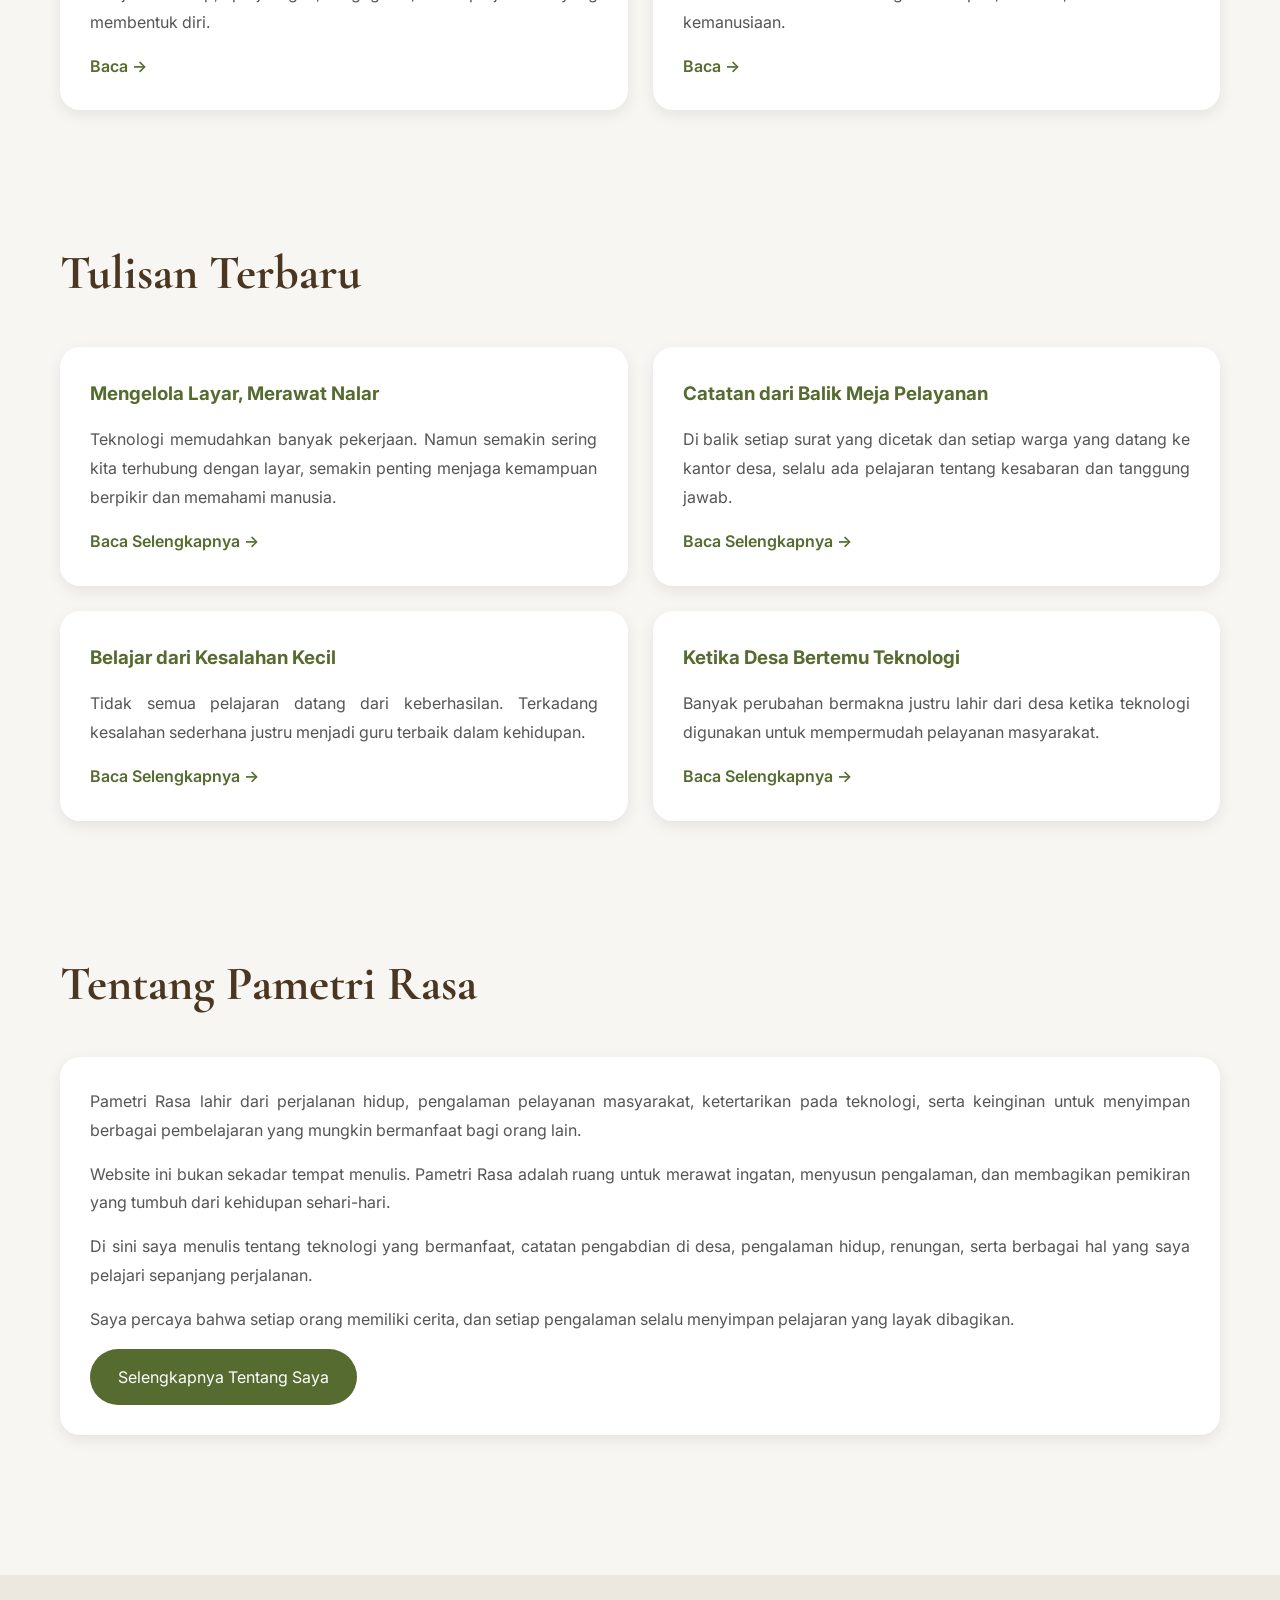
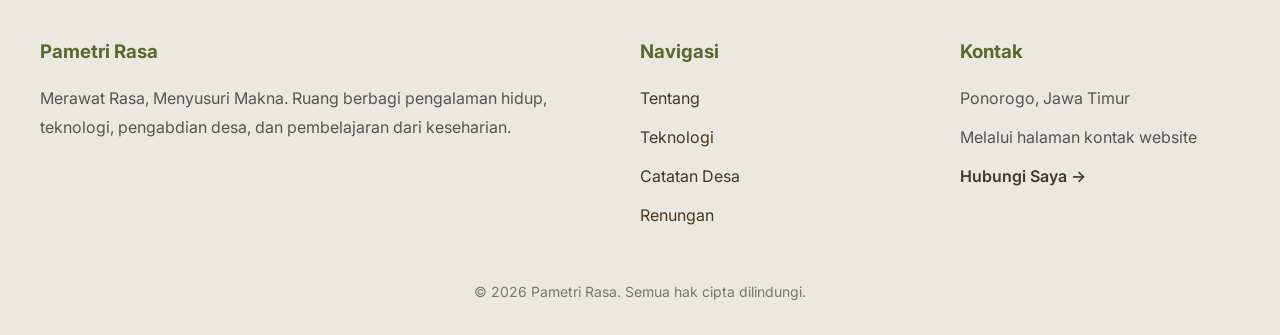
==== commit d9687c50: "Update link to article on screen management" ====
--- a/index.html
+++ b/index.html
@@ -132,7 +132,7 @@
             menjaga kemampuan berpikir dan memahami manusia.
         </p>
 
-        <a href="teknologi.html" class="btn-mini">
+        <a href="artikel/mengelola-layar-merawat-nalar.html" class="btn-mini">
             Baca Selengkapnya →
         </a>
     </div>
--- a/assets/css/style.css
+++ b/assets/css/style.css
@@ -255,6 +255,7 @@
 .card p{
     color:#555;
     margin-bottom:15px;
+    text-align:justify;
 }
 
 .btn-mini{
@@ -270,15 +271,45 @@
 /* ================= FOOTER ================= */
 
 footer{
-    margin-top:60px;
-
-    background:white;
-
+    background:#ece8df;
+    margin-top:80px;
+    padding:60px 20px 30px;
+}
+
+.footer-grid{
+    max-width:1200px;
+    margin:auto;
+
+    display:grid;
+    grid-template-columns:2fr 1fr 1fr;
+
+    gap:40px;
+}
+
+.footer-grid h3{
+    color:var(--army);
+    margin-bottom:15px;
+}
+
+.footer-grid p{
+    margin-bottom:10px;
+    color:#555;
+}
+
+.footer-grid a{
+    text-decoration:none;
+    color:var(--brown);
+}
+
+.footer-grid a:hover{
+    color:var(--army);
+}
+
+.footer-bottom{
+    margin-top:40px;
     text-align:center;
-
-    padding:40px;
-
-    border-top:1px solid #e5e5e5;
+    color:#777;
+    font-size:14px;
 }
 
 /* ================= MOBILE ================= */
@@ -341,3 +372,9 @@
         grid-template-columns:1fr;
     }
 }
+
+.article-content{
+    text-align:justify;
+    line-height:2;
+    font-size:18px;
+}
